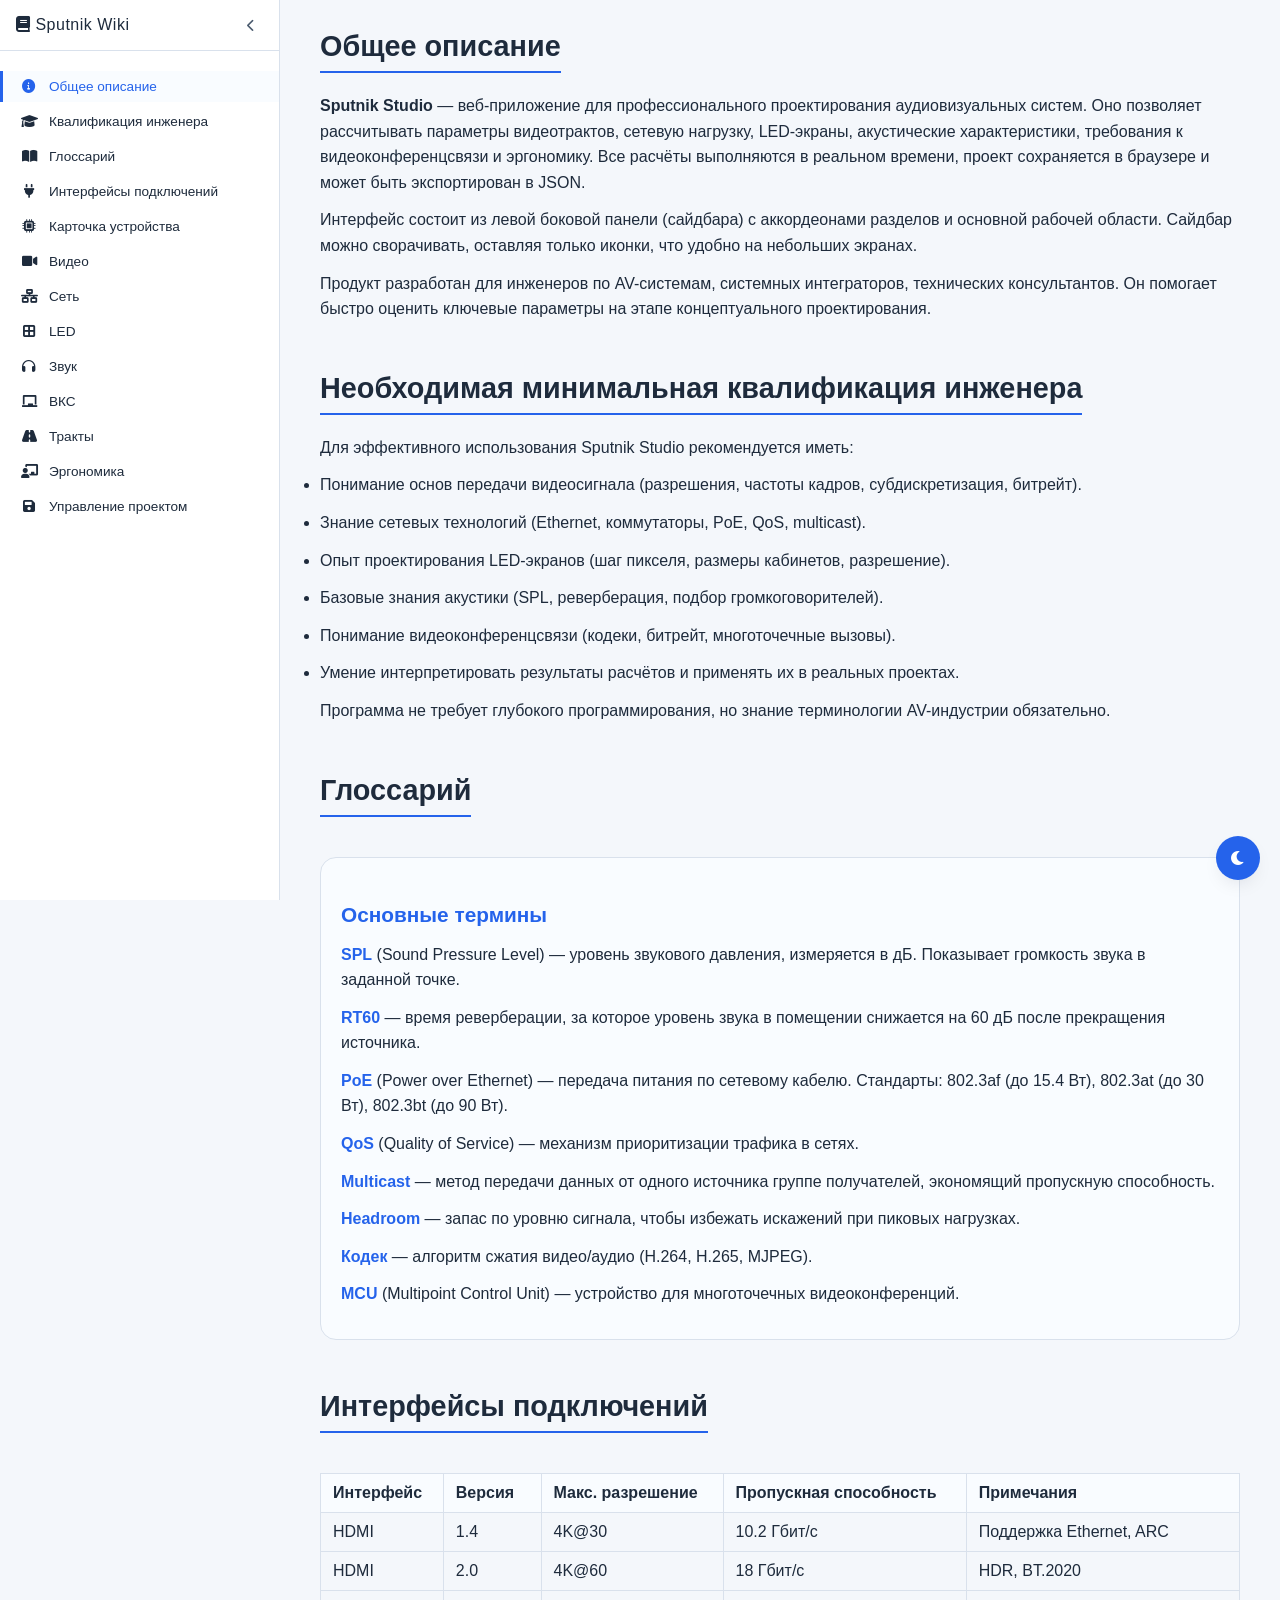
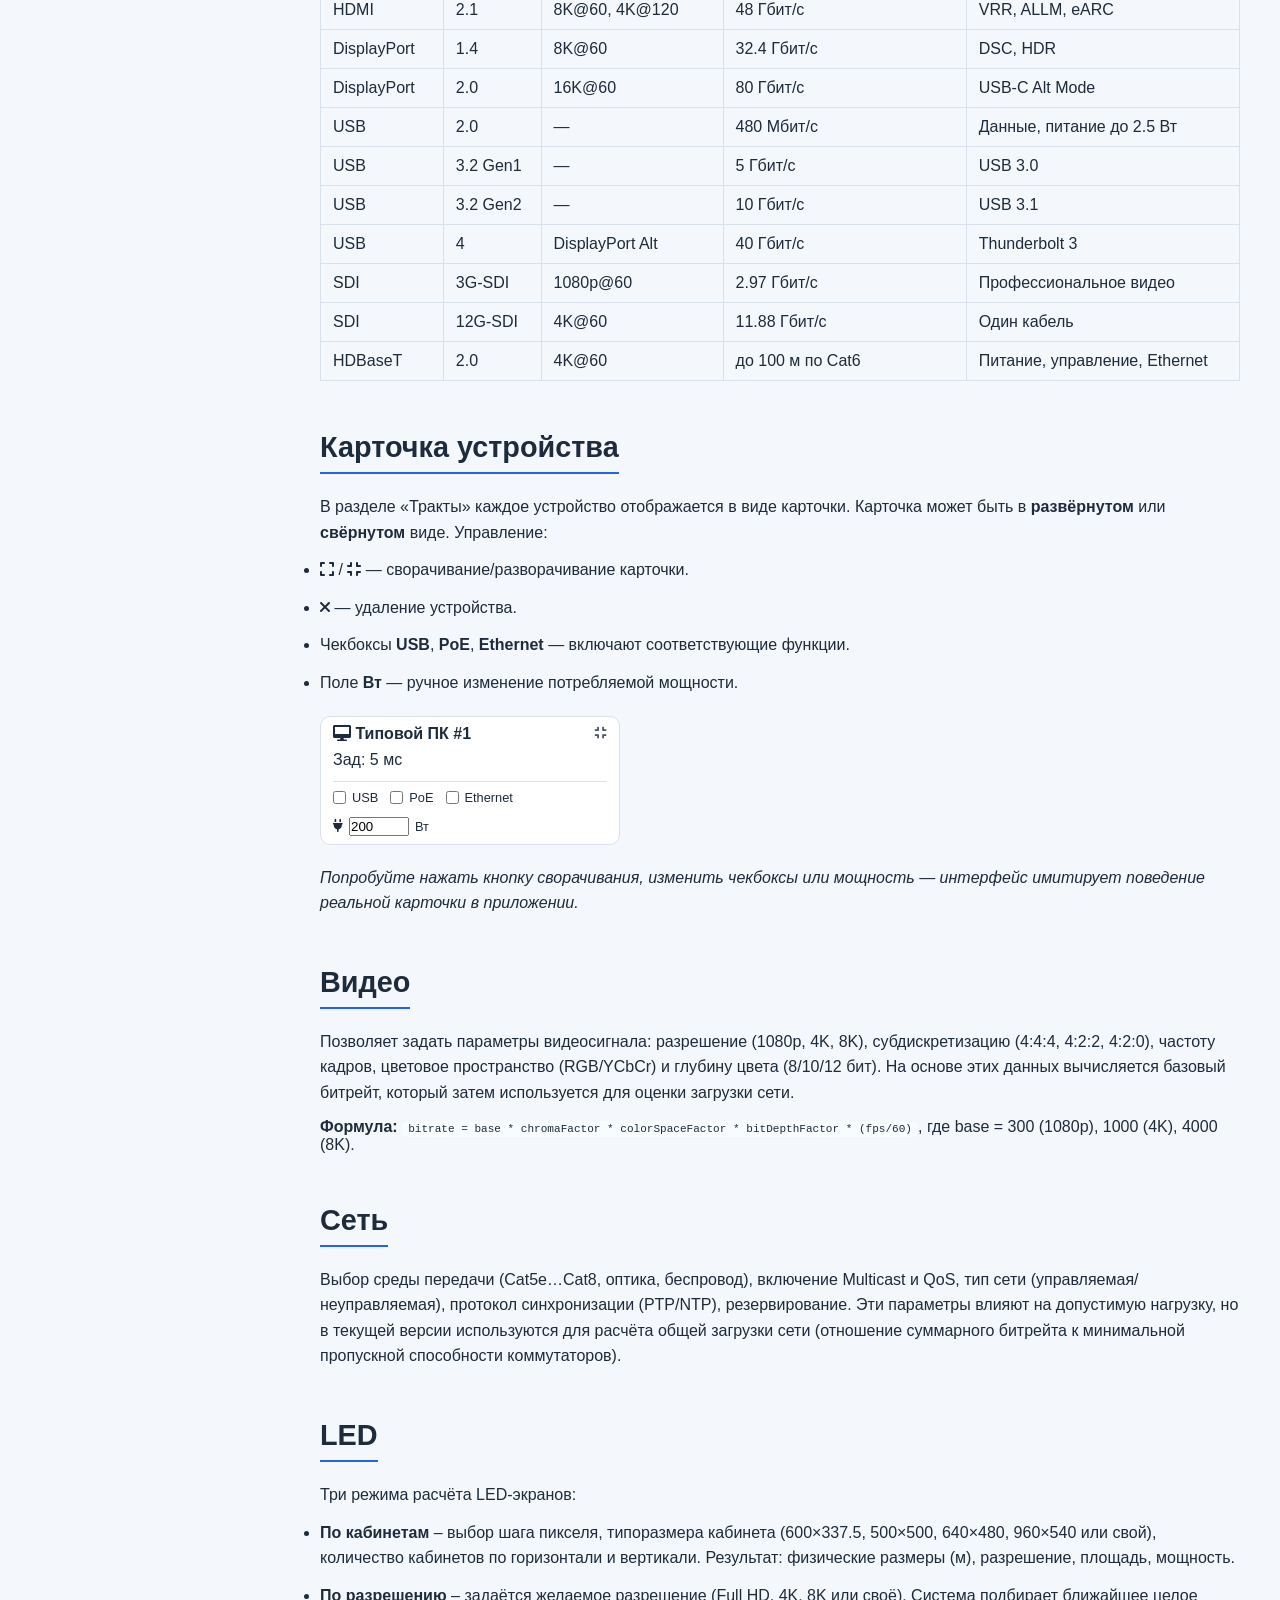
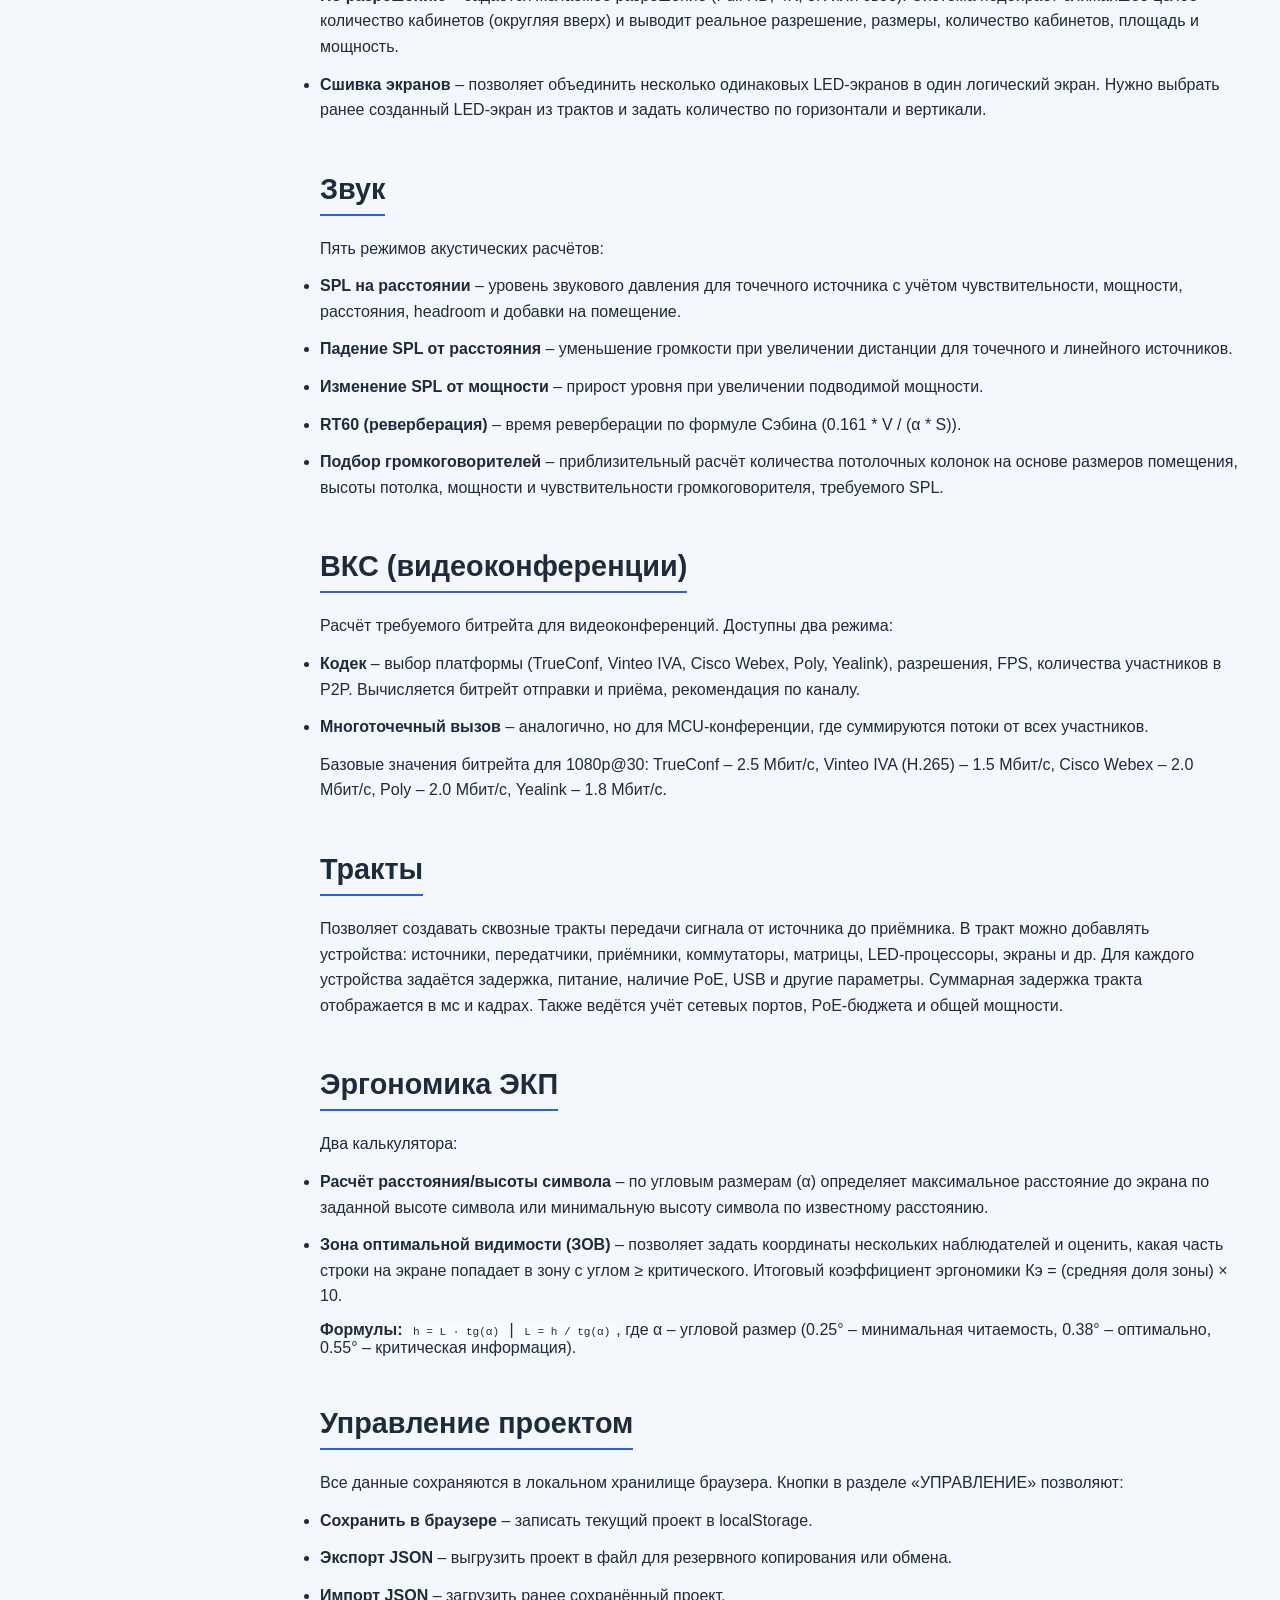
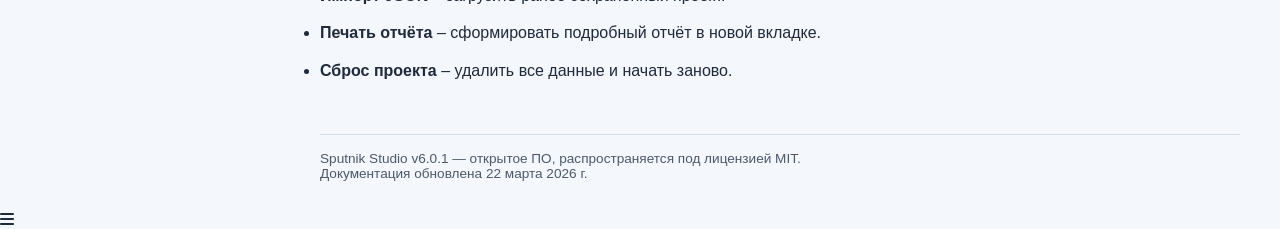
==== wiki.html @ 7f1d5c82 "Add files via upload" ====
<!DOCTYPE html>
<html lang="ru">
<head>
    <meta charset="UTF-8">
    <meta name="viewport" content="width=device-width, initial-scale=1.0, user-scalable=yes">
    <title>Sputnik Studio v6.0.1 — Wiki</title>
    <link rel="stylesheet" href="https://cdnjs.cloudflare.com/ajax/libs/font-awesome/6.0.0-beta3/css/all.min.css">
    <style>
        /* ========== БАЗОВЫЕ СТИЛИ (аналогичны основному приложению) ========== */
        * { margin: 0; padding: 0; box-sizing: border-box; font-family: 'Inter', 'Segoe UI', sans-serif; }
        :root {
            --bg-page: #f4f7fb;
            --bg-panel: #ffffff;
            --text-primary: #1e2b3c;
            --text-secondary: #4a5a6e;
            --border-light: #d9e1ec;
            --accent: #2563eb;
            --accent-hover: #1d4ed8;
            --card-bg: #f9fcff;
            --shadow: 0 8px 20px -8px rgba(0,20,40,0.15);
            --sidebar-width: 280px;
            --sidebar-collapsed-width: 70px;
        }
        body.dark {
            --bg-page: #121212;
            --bg-panel: #1e1e1e;
            --text-primary: #e0e0e0;
            --text-secondary: #a0a0a0;
            --border-light: #333333;
            --accent: #3b82f6;
            --accent-hover: #2563eb;
            --card-bg: #2a2a2a;
            --shadow: 0 8px 20px -8px rgba(0,0,0,0.7);
        }
        body {
            background: var(--bg-page);
            color: var(--text-primary);
            transition: background 0.2s, color 0.2s;
            overflow-x: hidden;
        }
        .app-layout {
            display: flex;
            min-height: 100vh;
        }
        /* Боковое меню */
        .sidebar {
            width: var(--sidebar-width);
            background: var(--bg-panel);
            border-right: 1px solid var(--border-light);
            flex-shrink: 0;
            position: sticky;
            top: 0;
            height: 100vh;
            overflow-y: auto;
            transition: width 0.2s ease;
            z-index: 10;
        }
        .sidebar.collapsed {
            width: var(--sidebar-collapsed-width);
        }
        .sidebar-header {
            padding: 16px;
            border-bottom: 1px solid var(--border-light);
            display: flex;
            justify-content: space-between;
            align-items: center;
        }
        .sidebar.collapsed .sidebar-header {
            padding: 16px 8px;
            justify-content: center;
        }
        .sidebar-header h2 {
            font-size: 1rem;
            font-weight: 500;
            letter-spacing: 0.5px;
            white-space: nowrap;
        }
        .sidebar.collapsed .sidebar-header h2 {
            display: none;
        }
        .collapse-btn {
            cursor: pointer;
            font-size: 0.8rem;
            color: var(--text-secondary);
            width: 24px;
            text-align: center;
        }
        .collapse-btn:hover {
            color: var(--accent);
        }
        .nav-menu {
            padding: 16px 0;
        }
        .nav-item {
            padding: 8px 16px;
            margin: 4px 0;
            cursor: pointer;
            transition: 0.2s;
            border-left: 3px solid transparent;
            font-size: 0.85rem;
            display: flex;
            align-items: center;
            gap: 10px;
        }
        .sidebar.collapsed .nav-item span {
            display: none;
        }
        .sidebar.collapsed .nav-item {
            justify-content: center;
            padding: 8px 0;
        }
        .nav-item i {
            width: 20px;
            text-align: center;
        }
        .nav-item:hover {
            background: var(--card-bg);
            border-left-color: var(--accent);
        }
        .nav-item.active {
            background: var(--card-bg);
            border-left-color: var(--accent);
            color: var(--accent);
            font-weight: 500;
        }
        /* Основное содержимое */
        .main-content {
            flex: 1;
            padding: 30px 40px;
            max-width: calc(100% - var(--sidebar-width));
            transition: max-width 0.2s;
        }
        .sidebar.collapsed ~ .main-content {
            max-width: calc(100% - var(--sidebar-collapsed-width));
        }
        .section {
            margin-bottom: 50px;
            scroll-margin-top: 20px;
        }
        .section h2 {
            font-size: 1.8rem;
            margin-bottom: 20px;
            padding-bottom: 8px;
            border-bottom: 2px solid var(--accent);
            display: inline-block;
        }
        .section h3 {
            font-size: 1.3rem;
            margin: 25px 0 15px;
            color: var(--accent);
        }
        .section h4 {
            font-size: 1.1rem;
            margin: 20px 0 10px;
        }
        .section p, .section li {
            line-height: 1.6;
            margin-bottom: 12px;
        }
        .card {
            background: var(--card-bg);
            border: 1px solid var(--border-light);
            border-radius: 16px;
            padding: 20px;
            margin: 20px 0;
        }
        .demo-device {
            background: var(--bg-panel);
            border: 1px solid var(--border-light);
            border-radius: 10px;
            width: 300px;
            margin: 20px 0;
            transition: all 0.2s;
        }
        .demo-device.expanded {
            padding: 8px 12px;
        }
        .demo-device.collapsed {
            padding: 4px 8px;
            display: flex;
            align-items: center;
            gap: 8px;
        }
        .demo-header {
            display: flex;
            justify-content: space-between;
            align-items: center;
            margin-bottom: 8px;
        }
        .demo-collapse-btn {
            background: none;
            border: none;
            cursor: pointer;
            color: var(--text-secondary);
        }
        .demo-controls {
            display: flex;
            flex-wrap: wrap;
            gap: 12px;
            margin-top: 12px;
            padding-top: 8px;
            border-top: 1px solid var(--border-light);
        }
        .demo-control-item {
            display: flex;
            align-items: center;
            gap: 6px;
            font-size: 0.8rem;
        }
        table {
            width: 100%;
            border-collapse: collapse;
            margin: 20px 0;
        }
        th, td {
            border: 1px solid var(--border-light);
            padding: 10px 12px;
            text-align: left;
            vertical-align: top;
        }
        th {
            background: var(--card-bg);
            font-weight: 600;
        }
        code {
            background: var(--card-bg);
            padding: 2px 6px;
            border-radius: 6px;
            font-family: monospace;
            font-size: 0.85em;
        }
        .glossary-term {
            font-weight: 600;
            color: var(--accent);
        }
        .footnote {
            font-size: 0.85rem;
            color: var(--text-secondary);
            margin-top: 16px;
            border-top: 1px solid var(--border-light);
            padding-top: 16px;
        }
        .theme-switch {
            position: fixed;
            bottom: 20px;
            right: 20px;
            background: var(--accent);
            color: white;
            width: 44px;
            height: 44px;
            border-radius: 50%;
            display: flex;
            align-items: center;
            justify-content: center;
            cursor: pointer;
            box-shadow: var(--shadow);
            z-index: 100;
            transition: 0.2s;
        }
        @media (max-width: 768px) {
            .main-content {
                padding: 20px;
            }
            .sidebar {
                position: fixed;
                left: 0;
                top: 0;
                transform: translateX(-100%);
                transition: transform 0.3s;
                z-index: 20;
            }
            .sidebar.open {
                transform: translateX(0);
            }
            .mobile-menu-toggle {
                display: block;
                position: fixed;
                bottom: 20px;
                left: 20px;
                background: var(--accent);
                color: white;
                width: 44px;
                height: 44px;
                border-radius: 50%;
                display: flex;
                align-items: center;
                justify-content: center;
                cursor: pointer;
                z-index: 21;
                box-shadow: var(--shadow);
            }
        }
    </style>
</head>
<body>
<div class="app-layout">
    <div class="sidebar" id="sidebar">
        <div class="sidebar-header">
            <h2><i class="fas fa-book"></i> Sputnik Wiki</h2>
            <div class="collapse-btn" id="collapseSidebarBtn"><i class="fas fa-chevron-left"></i></div>
        </div>
        <div class="nav-menu" id="navMenu">
            <div class="nav-item" data-section="overview"><i class="fas fa-info-circle"></i><span>Общее описание</span></div>
            <div class="nav-item" data-section="qualification"><i class="fas fa-graduation-cap"></i><span>Квалификация инженера</span></div>
            <div class="nav-item" data-section="glossary"><i class="fas fa-book-open"></i><span>Глоссарий</span></div>
            <div class="nav-item" data-section="interfaces"><i class="fas fa-plug"></i><span>Интерфейсы подключений</span></div>
            <div class="nav-item" data-section="device-card"><i class="fas fa-microchip"></i><span>Карточка устройства</span></div>
            <div class="nav-item" data-section="video"><i class="fas fa-video"></i><span>Видео</span></div>
            <div class="nav-item" data-section="network"><i class="fas fa-network-wired"></i><span>Сеть</span></div>
            <div class="nav-item" data-section="led"><i class="fas fa-border-all"></i><span>LED</span></div>
            <div class="nav-item" data-section="sound"><i class="fas fa-headphones"></i><span>Звук</span></div>
            <div class="nav-item" data-section="vc"><i class="fas fa-chalkboard"></i><span>ВКС</span></div>
            <div class="nav-item" data-section="tracts"><i class="fas fa-road"></i><span>Тракты</span></div>
            <div class="nav-item" data-section="ergo"><i class="fas fa-chalkboard-user"></i><span>Эргономика</span></div>
            <div class="nav-item" data-section="project"><i class="fas fa-save"></i><span>Управление проектом</span></div>
        </div>
    </div>
    <div class="main-content">
        <div class="section" id="overview">
            <h2>Общее описание</h2>
            <p><strong>Sputnik Studio</strong> — веб-приложение для профессионального проектирования аудиовизуальных систем. Оно позволяет рассчитывать параметры видеотрактов, сетевую нагрузку, LED-экраны, акустические характеристики, требования к видеоконференцсвязи и эргономику. Все расчёты выполняются в реальном времени, проект сохраняется в браузере и может быть экспортирован в JSON.</p>
            <p>Интерфейс состоит из левой боковой панели (сайдбара) с аккордеонами разделов и основной рабочей области. Сайдбар можно сворачивать, оставляя только иконки, что удобно на небольших экранах.</p>
            <p>Продукт разработан для инженеров по AV-системам, системных интеграторов, технических консультантов. Он помогает быстро оценить ключевые параметры на этапе концептуального проектирования.</p>
        </div>

        <div class="section" id="qualification">
            <h2>Необходимая минимальная квалификация инженера</h2>
            <p>Для эффективного использования Sputnik Studio рекомендуется иметь:</p>
            <ul>
                <li>Понимание основ передачи видеосигнала (разрешения, частоты кадров, субдискретизация, битрейт).</li>
                <li>Знание сетевых технологий (Ethernet, коммутаторы, PoE, QoS, multicast).</li>
                <li>Опыт проектирования LED-экранов (шаг пикселя, размеры кабинетов, разрешение).</li>
                <li>Базовые знания акустики (SPL, реверберация, подбор громкоговорителей).</li>
                <li>Понимание видеоконференцсвязи (кодеки, битрейт, многоточечные вызовы).</li>
                <li>Умение интерпретировать результаты расчётов и применять их в реальных проектах.</li>
            </ul>
            <p>Программа не требует глубокого программирования, но знание терминологии AV-индустрии обязательно.</p>
        </div>

        <div class="section" id="glossary">
            <h2>Глоссарий</h2>
            <div class="card">
                <h3>Основные термины</h3>
                <p><span class="glossary-term">SPL</span> (Sound Pressure Level) — уровень звукового давления, измеряется в дБ. Показывает громкость звука в заданной точке.</p>
                <p><span class="glossary-term">RT60</span> — время реверберации, за которое уровень звука в помещении снижается на 60 дБ после прекращения источника.</p>
                <p><span class="glossary-term">PoE</span> (Power over Ethernet) — передача питания по сетевому кабелю. Стандарты: 802.3af (до 15.4 Вт), 802.3at (до 30 Вт), 802.3bt (до 90 Вт).</p>
                <p><span class="glossary-term">QoS</span> (Quality of Service) — механизм приоритизации трафика в сетях.</p>
                <p><span class="glossary-term">Multicast</span> — метод передачи данных от одного источника группе получателей, экономящий пропускную способность.</p>
                <p><span class="glossary-term">Headroom</span> — запас по уровню сигнала, чтобы избежать искажений при пиковых нагрузках.</p>
                <p><span class="glossary-term">Кодек</span> — алгоритм сжатия видео/аудио (H.264, H.265, MJPEG).</p>
                <p><span class="glossary-term">MCU</span> (Multipoint Control Unit) — устройство для многоточечных видеоконференций.</p>
            </div>
        </div>

        <div class="section" id="interfaces">
            <h2>Интерфейсы подключений</h2>
            <table>
                <thead>
                    <tr><th>Интерфейс</th><th>Версия</th><th>Макс. разрешение</th><th>Пропускная способность</th><th>Примечания</th></tr>
                </thead>
                <tbody>
                    <tr><td>HDMI</td><td>1.4</td><td>4K@30</td><td>10.2 Гбит/с</td><td>Поддержка Ethernet, ARC</td></tr>
                    <tr><td>HDMI</td><td>2.0</td><td>4K@60</td><td>18 Гбит/с</td><td>HDR, BT.2020</td></tr>
                    <tr><td>HDMI</td><td>2.1</td><td>8K@60, 4K@120</td><td>48 Гбит/с</td><td>VRR, ALLM, eARC</td></tr>
                    <tr><td>DisplayPort</td><td>1.4</td><td>8K@60</td><td>32.4 Гбит/с</td><td>DSC, HDR</td></tr>
                    <tr><td>DisplayPort</td><td>2.0</td><td>16K@60</td><td>80 Гбит/с</td><td>USB-C Alt Mode</td></tr>
                    <tr><td>USB</td><td>2.0</td><td>—</td><td>480 Мбит/с</td><td>Данные, питание до 2.5 Вт</td></tr>
                    <tr><td>USB</td><td>3.2 Gen1</td><td>—</td><td>5 Гбит/с</td><td>USB 3.0</td></tr>
                    <tr><td>USB</td><td>3.2 Gen2</td><td>—</td><td>10 Гбит/с</td><td>USB 3.1</td></tr>
                    <tr><td>USB</td><td>4</td><td>DisplayPort Alt</td><td>40 Гбит/с</td><td>Thunderbolt 3</td></tr>
                    <tr><td>SDI</td><td>3G-SDI</td><td>1080p@60</td><td>2.97 Гбит/с</td><td>Профессиональное видео</td></tr>
                    <tr><td>SDI</td><td>12G-SDI</td><td>4K@60</td><td>11.88 Гбит/с</td><td>Один кабель</td></tr>
                    <tr><td>HDBaseT</td><td>2.0</td><td>4K@60</td><td>до 100 м по Cat6</td><td>Питание, управление, Ethernet</td></tr>
                </tbody>
            </table>
        </div>

        <div class="section" id="device-card">
            <h2>Карточка устройства</h2>
            <p>В разделе «Тракты» каждое устройство отображается в виде карточки. Карточка может быть в <strong>развёрнутом</strong> или <strong>свёрнутом</strong> виде. Управление:</p>
            <ul>
                <li><i class="fas fa-expand"></i> / <i class="fas fa-compress"></i> — сворачивание/разворачивание карточки.</li>
                <li><i class="fas fa-times"></i> — удаление устройства.</li>
                <li>Чекбоксы <strong>USB</strong>, <strong>PoE</strong>, <strong>Ethernet</strong> — включают соответствующие функции.</li>
                <li>Поле <strong>Вт</strong> — ручное изменение потребляемой мощности.</li>
            </ul>
            <div class="demo-device expanded" id="demoDevice">
                <div class="demo-header">
                    <strong><i class="fas fa-desktop"></i> <span id="demoDeviceName">Типовой ПК #1</span></strong>
                    <button class="demo-collapse-btn" id="demoCollapseBtn"><i class="fas fa-compress"></i></button>
                </div>
                <div class="device-info">Зад: 5 мс, USB нет</div>
                <div class="demo-controls">
                    <label class="demo-control-item"><input type="checkbox" id="demoUsb"> <span>USB</span></label>
                    <label class="demo-control-item"><input type="checkbox" id="demoPoe"> <span>PoE</span></label>
                    <label class="demo-control-item"><input type="checkbox" id="demoEth"> <span>Ethernet</span></label>
                    <div class="demo-control-item"><i class="fas fa-plug"></i> <input type="number" id="demoPower" value="200" step="10" style="width:60px;"> Вт</div>
                </div>
            </div>
            <p><em>Попробуйте нажать кнопку сворачивания, изменить чекбоксы или мощность — интерфейс имитирует поведение реальной карточки в приложении.</em></p>
        </div>

        <div class="section" id="video">
            <h2>Видео</h2>
            <p>Позволяет задать параметры видеосигнала: разрешение (1080p, 4K, 8K), субдискретизацию (4:4:4, 4:2:2, 4:2:0), частоту кадров, цветовое пространство (RGB/YCbCr) и глубину цвета (8/10/12 бит). На основе этих данных вычисляется базовый битрейт, который затем используется для оценки загрузки сети.</p>
            <div class="formula"><strong>Формула:</strong> <code>bitrate = base * chromaFactor * colorSpaceFactor * bitDepthFactor * (fps/60)</code>, где base = 300 (1080p), 1000 (4K), 4000 (8K).</div>
        </div>

        <div class="section" id="network">
            <h2>Сеть</h2>
            <p>Выбор среды передачи (Cat5e…Cat8, оптика, беспровод), включение Multicast и QoS, тип сети (управляемая/неуправляемая), протокол синхронизации (PTP/NTP), резервирование. Эти параметры влияют на допустимую нагрузку, но в текущей версии используются для расчёта общей загрузки сети (отношение суммарного битрейта к минимальной пропускной способности коммутаторов).</p>
        </div>

        <div class="section" id="led">
            <h2>LED</h2>
            <p>Три режима расчёта LED‑экранов:</p>
            <ul>
                <li><strong>По кабинетам</strong> – выбор шага пикселя, типоразмера кабинета (600×337.5, 500×500, 640×480, 960×540 или свой), количество кабинетов по горизонтали и вертикали. Результат: физические размеры (м), разрешение, площадь, мощность.</li>
                <li><strong>По разрешению</strong> – задаётся желаемое разрешение (Full HD, 4K, 8K или своё). Система подбирает ближайшее целое количество кабинетов (округляя вверх) и выводит реальное разрешение, размеры, количество кабинетов, площадь и мощность.</li>
                <li><strong>Сшивка экранов</strong> – позволяет объединить несколько одинаковых LED‑экранов в один логический экран. Нужно выбрать ранее созданный LED‑экран из трактов и задать количество по горизонтали и вертикали.</li>
            </ul>
        </div>

        <div class="section" id="sound">
            <h2>Звук</h2>
            <p>Пять режимов акустических расчётов:</p>
            <ul>
                <li><strong>SPL на расстоянии</strong> – уровень звукового давления для точечного источника с учётом чувствительности, мощности, расстояния, headroom и добавки на помещение.</li>
                <li><strong>Падение SPL от расстояния</strong> – уменьшение громкости при увеличении дистанции для точечного и линейного источников.</li>
                <li><strong>Изменение SPL от мощности</strong> – прирост уровня при увеличении подводимой мощности.</li>
                <li><strong>RT60 (реверберация)</strong> – время реверберации по формуле Сэбина (0.161 * V / (α * S)).</li>
                <li><strong>Подбор громкоговорителей</strong> – приблизительный расчёт количества потолочных колонок на основе размеров помещения, высоты потолка, мощности и чувствительности громкоговорителя, требуемого SPL.</li>
            </ul>
        </div>

        <div class="section" id="vc">
            <h2>ВКС (видеоконференции)</h2>
            <p>Расчёт требуемого битрейта для видеоконференций. Доступны два режима:</p>
            <ul>
                <li><strong>Кодек</strong> – выбор платформы (TrueConf, Vinteo IVA, Cisco Webex, Poly, Yealink), разрешения, FPS, количества участников в P2P. Вычисляется битрейт отправки и приёма, рекомендация по каналу.</li>
                <li><strong>Многоточечный вызов</strong> – аналогично, но для MCU‑конференции, где суммируются потоки от всех участников.</li>
            </ul>
            <p>Базовые значения битрейта для 1080p@30: TrueConf – 2.5 Мбит/с, Vinteo IVA (H.265) – 1.5 Мбит/с, Cisco Webex – 2.0 Мбит/с, Poly – 2.0 Мбит/с, Yealink – 1.8 Мбит/с.</p>
        </div>

        <div class="section" id="tracts">
            <h2>Тракты</h2>
            <p>Позволяет создавать сквозные тракты передачи сигнала от источника до приёмника. В тракт можно добавлять устройства: источники, передатчики, приёмники, коммутаторы, матрицы, LED‑процессоры, экраны и др. Для каждого устройства задаётся задержка, питание, наличие PoE, USB и другие параметры. Суммарная задержка тракта отображается в мс и кадрах. Также ведётся учёт сетевых портов, PoE‑бюджета и общей мощности.</p>
        </div>

        <div class="section" id="ergo">
            <h2>Эргономика ЭКП</h2>
            <p>Два калькулятора:</p>
            <ul>
                <li><strong>Расчёт расстояния/высоты символа</strong> – по угловым размерам (α) определяет максимальное расстояние до экрана по заданной высоте символа или минимальную высоту символа по известному расстоянию.</li>
                <li><strong>Зона оптимальной видимости (ЗОВ)</strong> – позволяет задать координаты нескольких наблюдателей и оценить, какая часть строки на экране попадает в зону с углом ≥ критического. Итоговый коэффициент эргономики Кэ = (средняя доля зоны) × 10.</li>
            </ul>
            <div class="formula"><strong>Формулы:</strong> <code>h = L · tg(α)</code> | <code>L = h / tg(α)</code>, где α – угловой размер (0.25° – минимальная читаемость, 0.38° – оптимально, 0.55° – критическая информация).</div>
        </div>

        <div class="section" id="project">
            <h2>Управление проектом</h2>
            <p>Все данные сохраняются в локальном хранилище браузера. Кнопки в разделе «УПРАВЛЕНИЕ» позволяют:</p>
            <ul>
                <li><strong>Сохранить в браузере</strong> – записать текущий проект в localStorage.</li>
                <li><strong>Экспорт JSON</strong> – выгрузить проект в файл для резервного копирования или обмена.</li>
                <li><strong>Импорт JSON</strong> – загрузить ранее сохранённый проект.</li>
                <li><strong>Печать отчёта</strong> – сформировать подробный отчёт в новой вкладке.</li>
                <li><strong>Сброс проекта</strong> – удалить все данные и начать заново.</li>
            </ul>
        </div>

        <div class="footnote">
            Sputnik Studio v6.0.1 — открытое ПО, распространяется под лицензией MIT.<br>
            Документация обновлена 22 марта 2026 г.
        </div>
    </div>
</div>
<div class="theme-switch" id="themeSwitch"><i class="fas fa-moon"></i></div>
<div class="mobile-menu-toggle" id="mobileMenuToggle"><i class="fas fa-bars"></i></div>

<script>
    // ========== НАВИГАЦИЯ ПО ССЫЛКАМ ==========
    const navItems = document.querySelectorAll('.nav-item');
    const sections = document.querySelectorAll('.section');
    function setActiveNav() {
        let current = '';
        sections.forEach(section => {
            const sectionTop = section.offsetTop;
            const sectionBottom = sectionTop + section.offsetHeight;
            if (window.scrollY >= sectionTop - 100 && window.scrollY < sectionBottom - 50) {
                current = section.getAttribute('id');
            }
        });
        navItems.forEach(item => {
            item.classList.remove('active');
            if (item.dataset.section === current) {
                item.classList.add('active');
            }
        });
    }
    window.addEventListener('scroll', setActiveNav);
    navItems.forEach(item => {
        item.addEventListener('click', () => {
            const sectionId = item.dataset.section;
            const section = document.getElementById(sectionId);
            if (section) {
                section.scrollIntoView({ behavior: 'smooth' });
                // Для мобильной версии закрываем сайдбар
                if (window.innerWidth <= 768) {
                    document.getElementById('sidebar').classList.remove('open');
                }
            }
        });
    });
    setActiveNav();

    // ========== СВОРАЧИВАНИЕ САЙДБАРА ==========
    const sidebar = document.getElementById('sidebar');
    const collapseBtn = document.getElementById('collapseSidebarBtn');
    function setSidebarCollapsed(collapsed) {
        if (collapsed) {
            sidebar.classList.add('collapsed');
            collapseBtn.innerHTML = '<i class="fas fa-chevron-right"></i>';
            localStorage.setItem('wikiSidebarCollapsed', 'true');
        } else {
            sidebar.classList.remove('collapsed');
            collapseBtn.innerHTML = '<i class="fas fa-chevron-left"></i>';
            localStorage.setItem('wikiSidebarCollapsed', 'false');
        }
    }
    collapseBtn.addEventListener('click', () => {
        setSidebarCollapsed(!sidebar.classList.contains('collapsed'));
    });
    if (localStorage.getItem('wikiSidebarCollapsed') === 'true') {
        setSidebarCollapsed(true);
    }

    // ========== ТЁМНАЯ ТЕМА ==========
    const themeSwitch = document.getElementById('themeSwitch');
    function setTheme(theme) {
        if (theme === 'dark') {
            document.body.classList.add('dark');
            themeSwitch.innerHTML = '<i class="fas fa-sun"></i>';
            localStorage.setItem('wikiTheme', 'dark');
        } else {
            document.body.classList.remove('dark');
            themeSwitch.innerHTML = '<i class="fas fa-moon"></i>';
            localStorage.setItem('wikiTheme', 'light');
        }
    }
    themeSwitch.addEventListener('click', () => {
        const isDark = document.body.classList.contains('dark');
        setTheme(isDark ? 'light' : 'dark');
    });
    if (localStorage.getItem('wikiTheme') === 'dark') setTheme('dark');

    // ========== МОБИЛЬНОЕ МЕНЮ ==========
    const mobileToggle = document.getElementById('mobileMenuToggle');
    mobileToggle.addEventListener('click', () => {
        sidebar.classList.toggle('open');
    });
    document.addEventListener('click', (e) => {
        if (window.innerWidth <= 768 && sidebar.classList.contains('open') && !sidebar.contains(e.target) && e.target !== mobileToggle) {
            sidebar.classList.remove('open');
        }
    });

    // ========== ИНТЕРАКТИВНАЯ ДЕМОНСТРАЦИЯ КАРТОЧКИ ==========
    const demoDevice = document.getElementById('demoDevice');
    const demoCollapseBtn = document.getElementById('demoCollapseBtn');
    const demoDeviceName = document.getElementById('demoDeviceName');
    const demoUsb = document.getElementById('demoUsb');
    const demoPoe = document.getElementById('demoPoe');
    const demoEth = document.getElementById('demoEth');
    const demoPower = document.getElementById('demoPower');

    function updateDemoDevice() {
        let details = [];
        details.push('Зад: 5 мс');
        if (demoUsb.checked) details.push(`USB ${demoUsb.checked ? '2.0' : 'нет'}`);
        if (demoPoe.checked) details.push('PoE');
        if (demoEth.checked) details.push('Ethernet');
        const detailText = details.join(', ');
        demoDevice.querySelector('.device-info').innerHTML = detailText;
        demoDeviceName.innerHTML = `Типовой ПК #1${demoPoe.checked ? ' (PoE)' : ''}`;
    }
    demoCollapseBtn.addEventListener('click', () => {
        const isExpanded = demoDevice.classList.contains('expanded');
        if (isExpanded) {
            demoDevice.classList.remove('expanded');
            demoDevice.classList.add('collapsed');
            demoCollapseBtn.innerHTML = '<i class="fas fa-expand"></i>';
            demoDevice.querySelector('.demo-controls').style.display = 'none';
            demoDevice.querySelector('.device-info').style.display = 'none';
        } else {
            demoDevice.classList.remove('collapsed');
            demoDevice.classList.add('expanded');
            demoCollapseBtn.innerHTML = '<i class="fas fa-compress"></i>';
            demoDevice.querySelector('.demo-controls').style.display = 'flex';
            demoDevice.querySelector('.device-info').style.display = 'block';
        }
    });
    demoUsb.addEventListener('change', updateDemoDevice);
    demoPoe.addEventListener('change', updateDemoDevice);
    demoEth.addEventListener('change', updateDemoDevice);
    demoPower.addEventListener('input', () => {
        demoDeviceName.innerHTML = `Типовой ПК #1 (${demoPower.value} Вт)`;
    });
    updateDemoDevice();
</script>
</body>
</html>
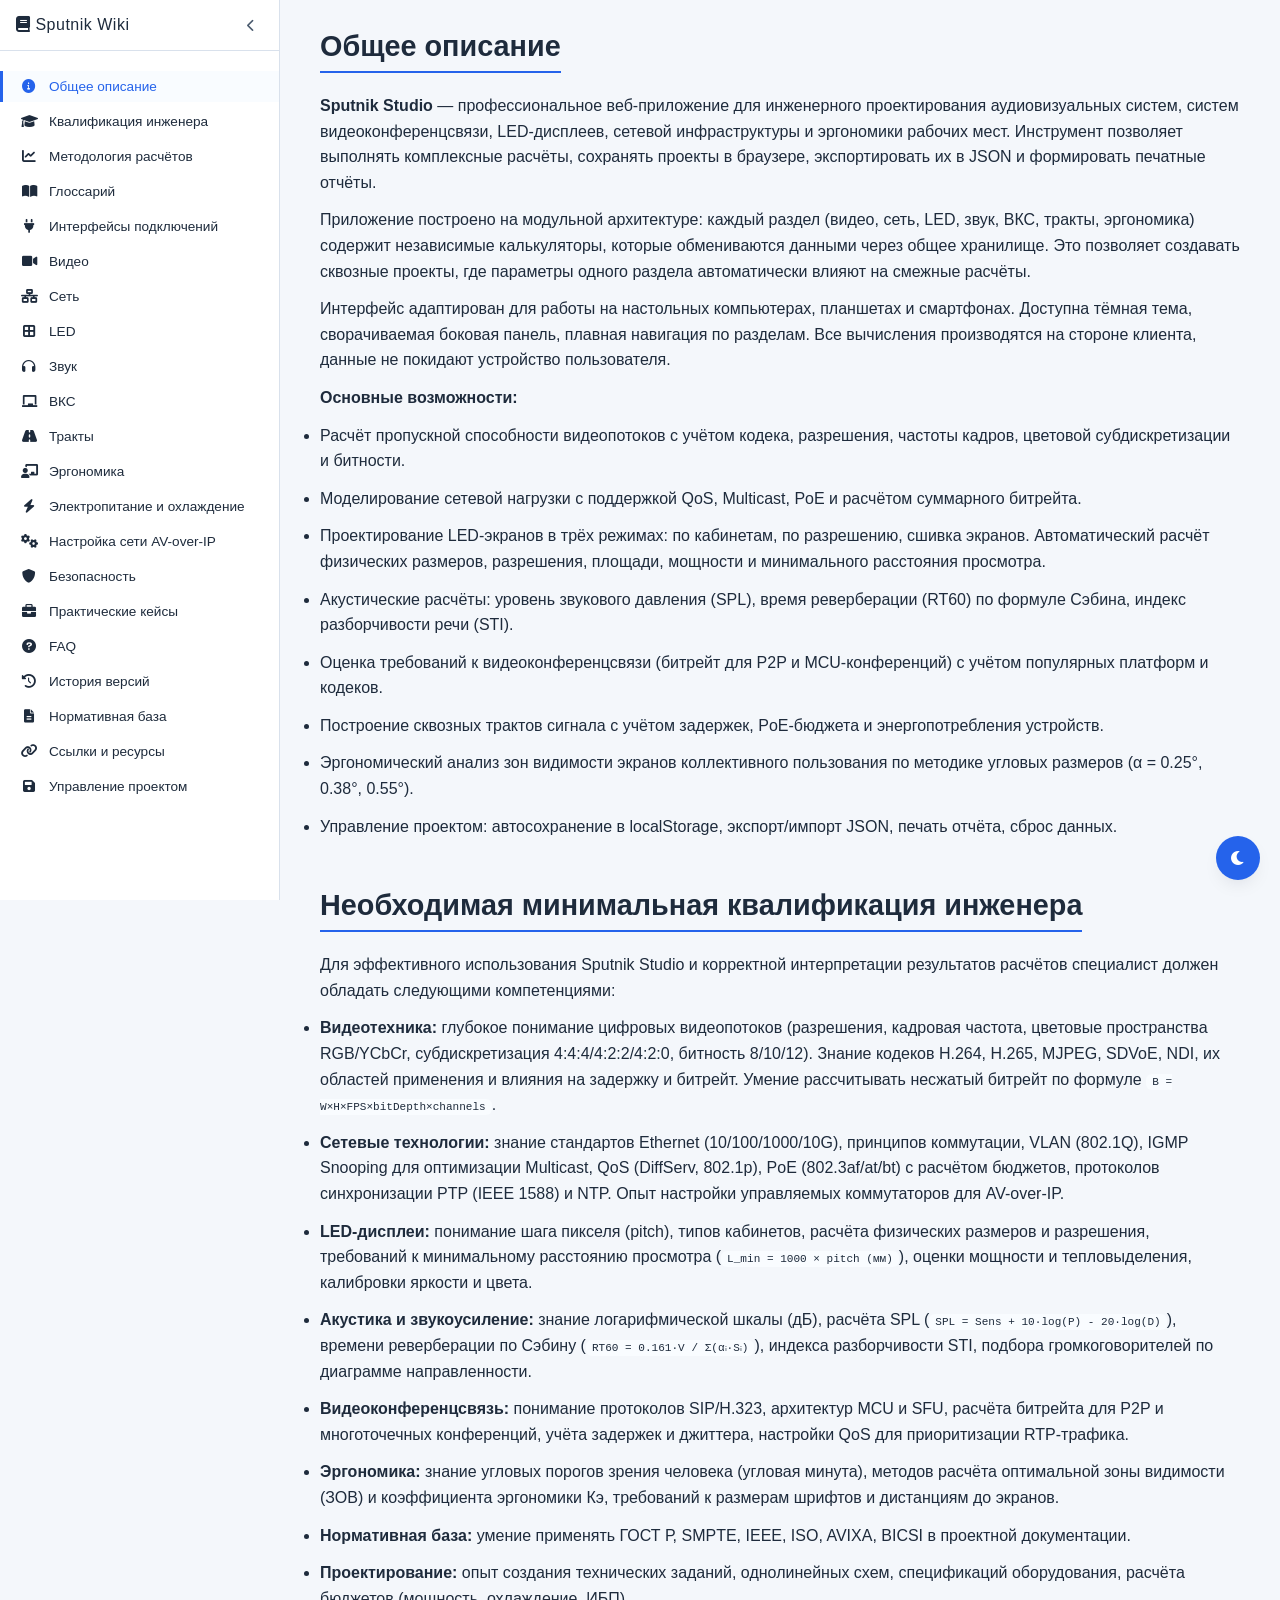
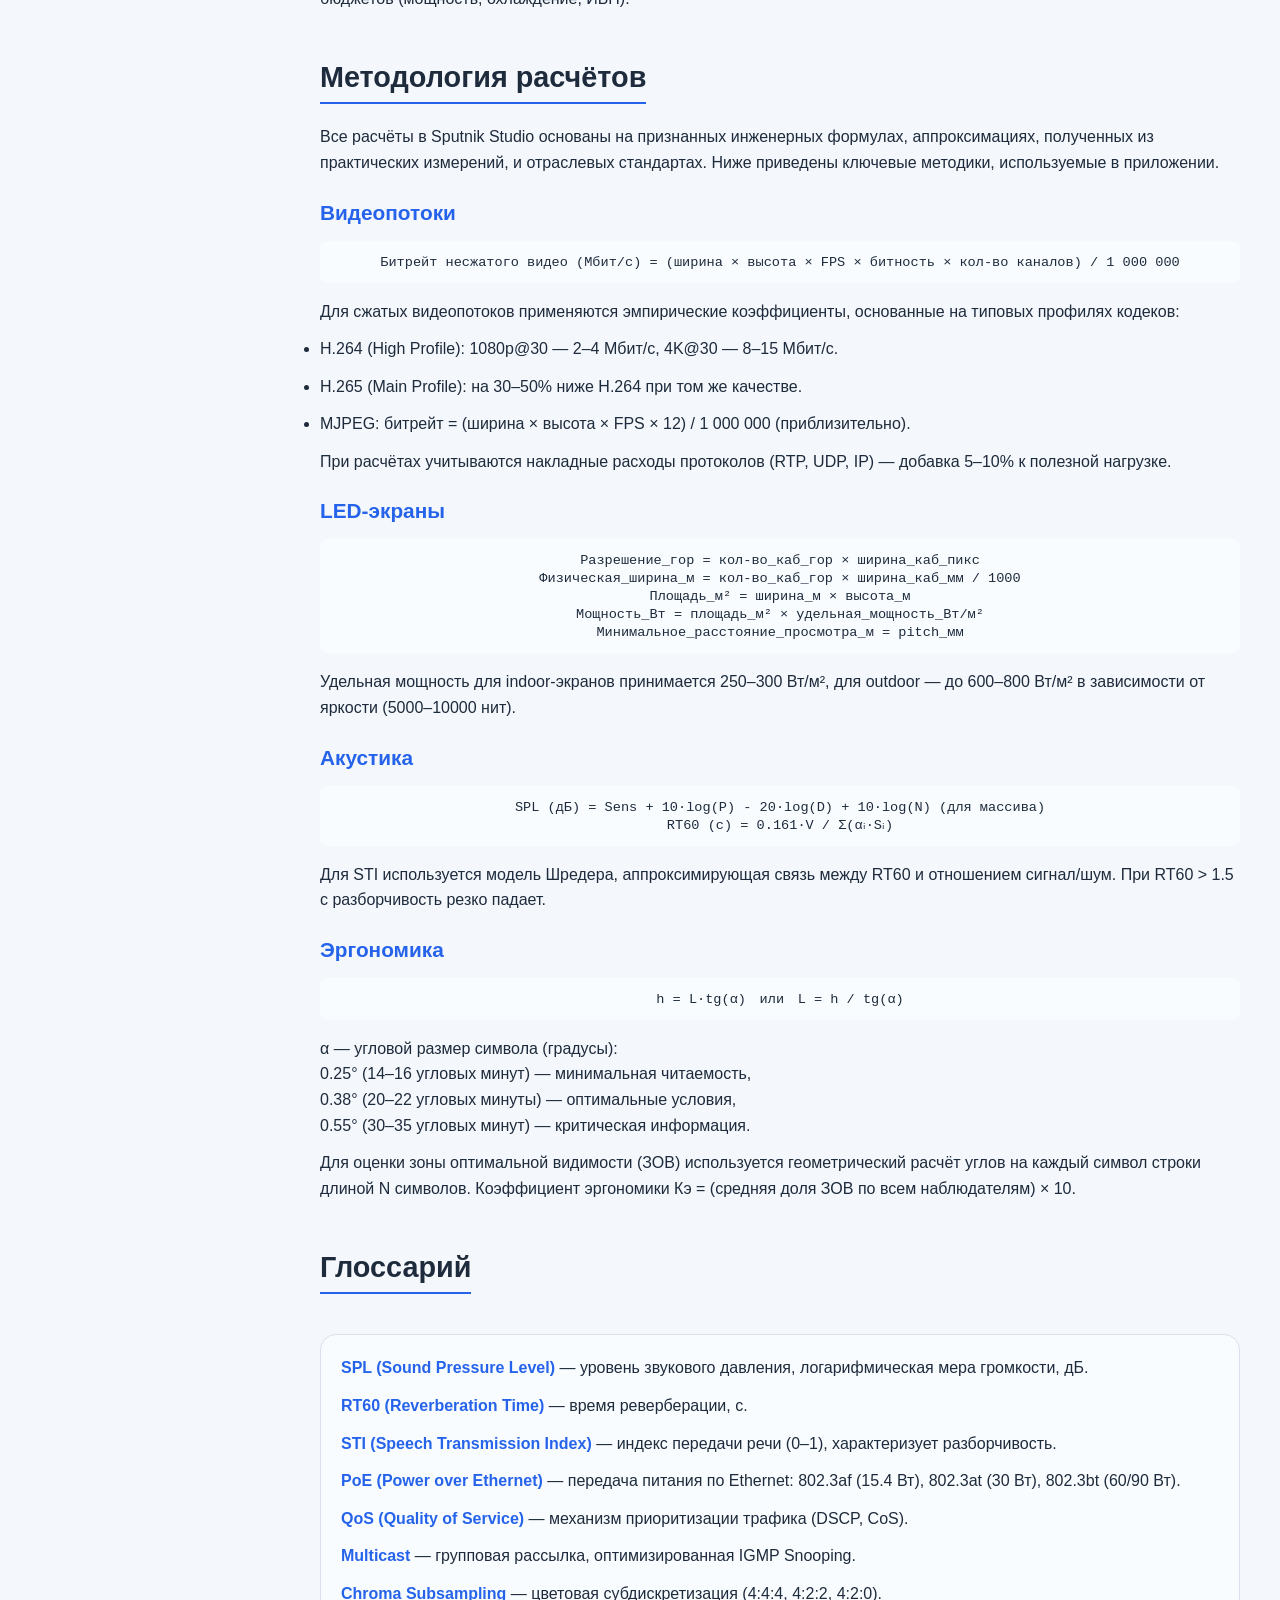
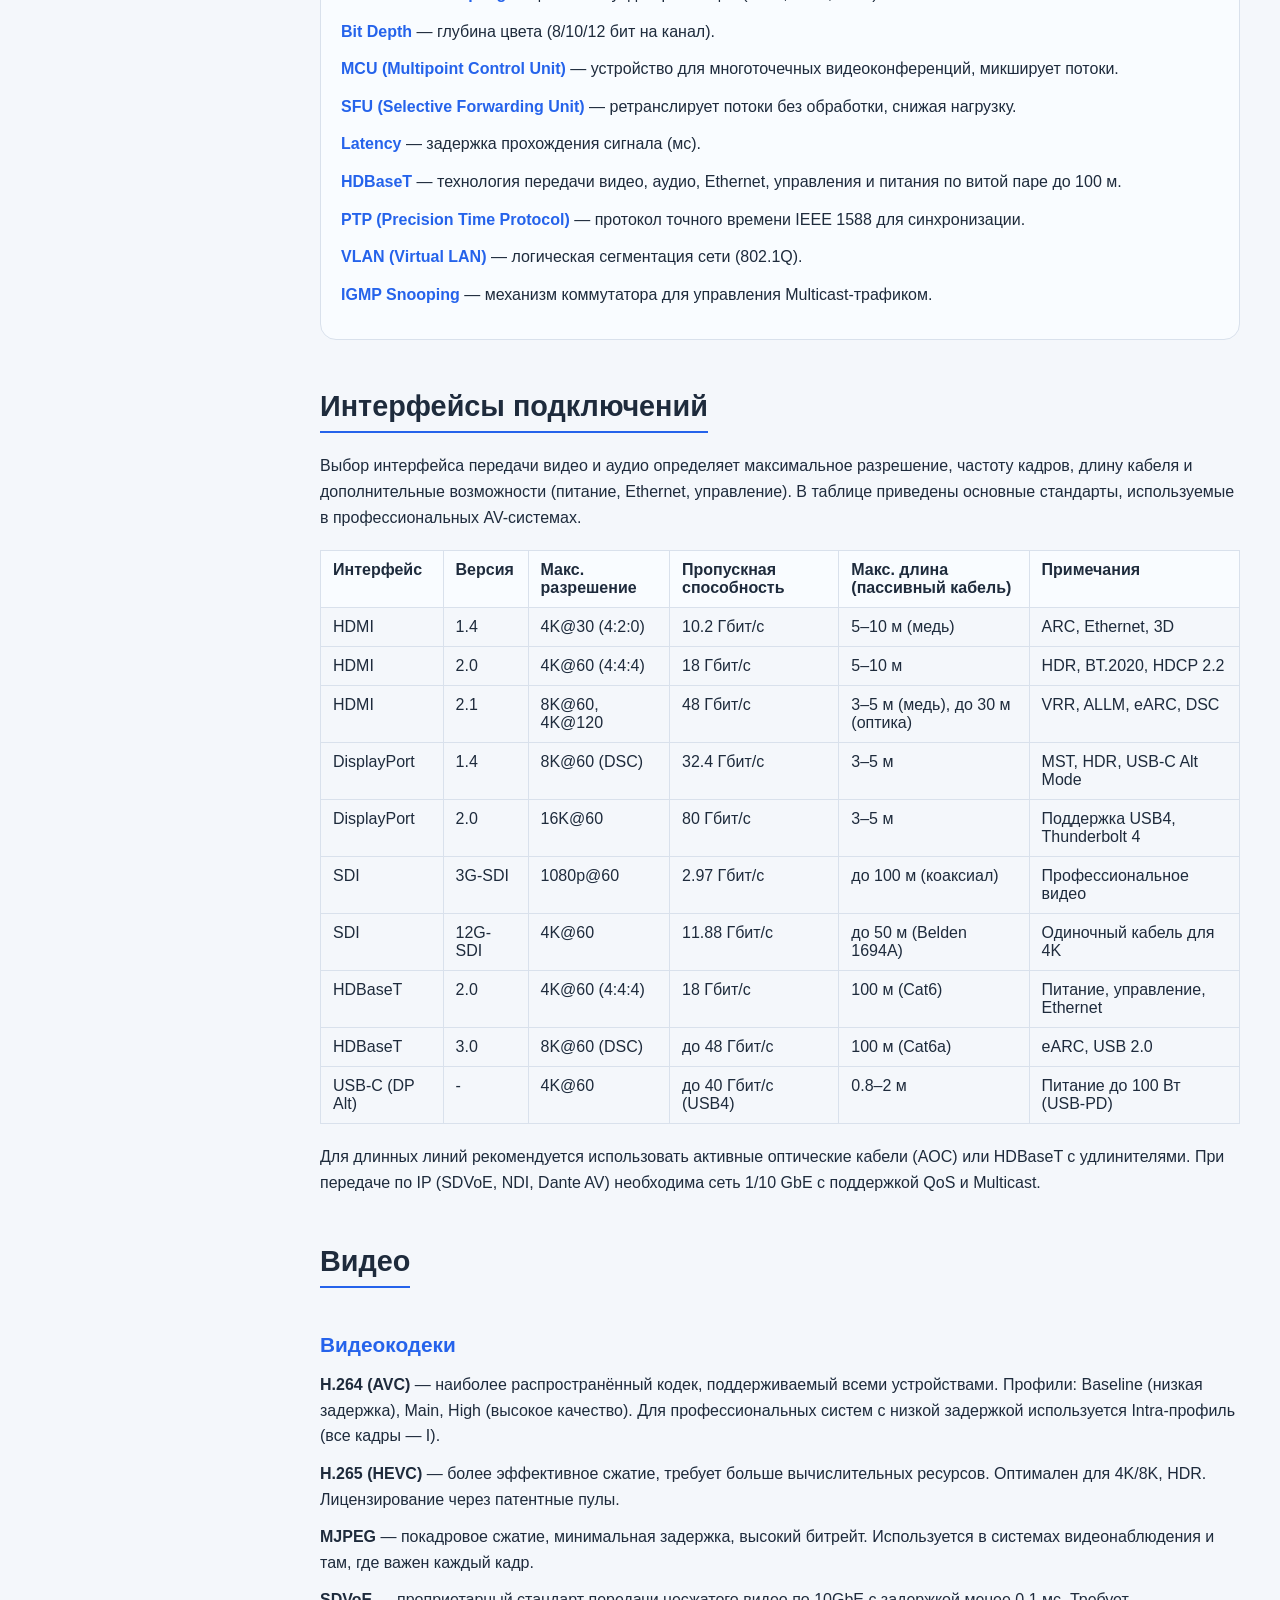
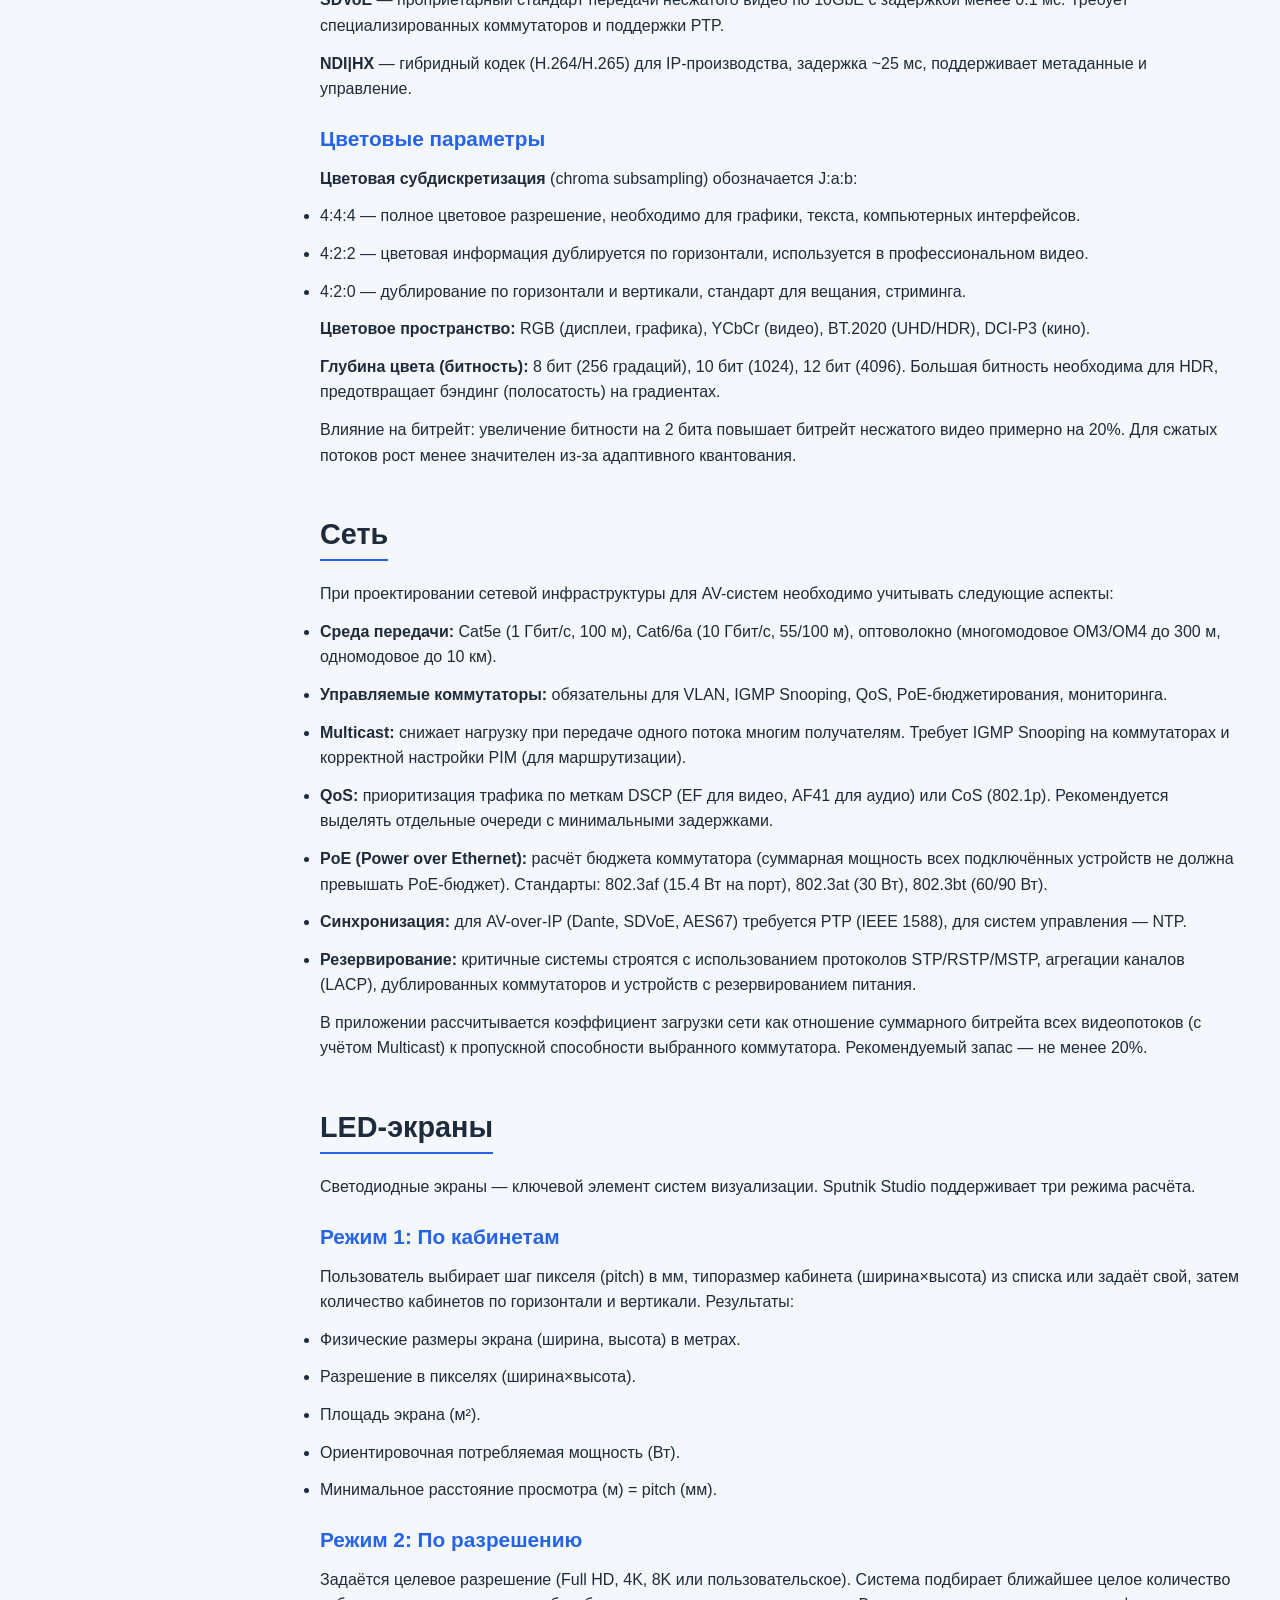
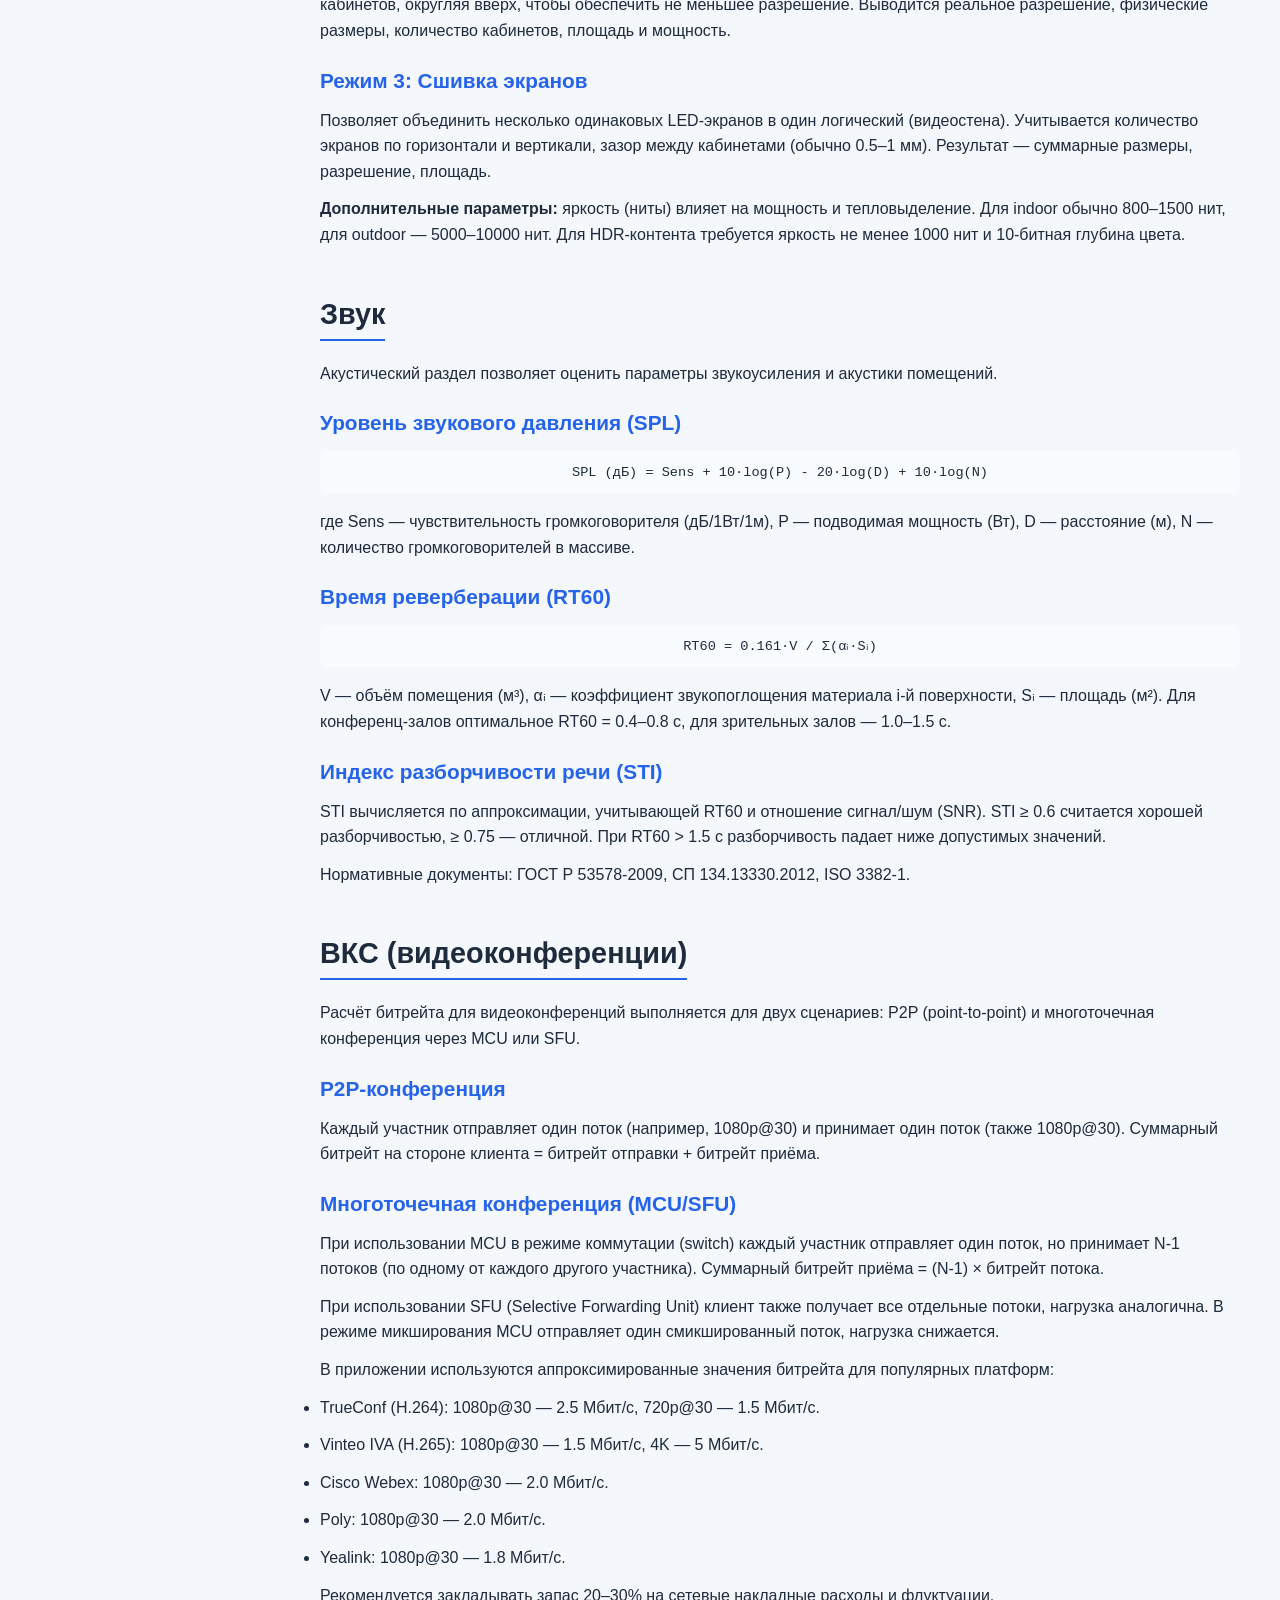
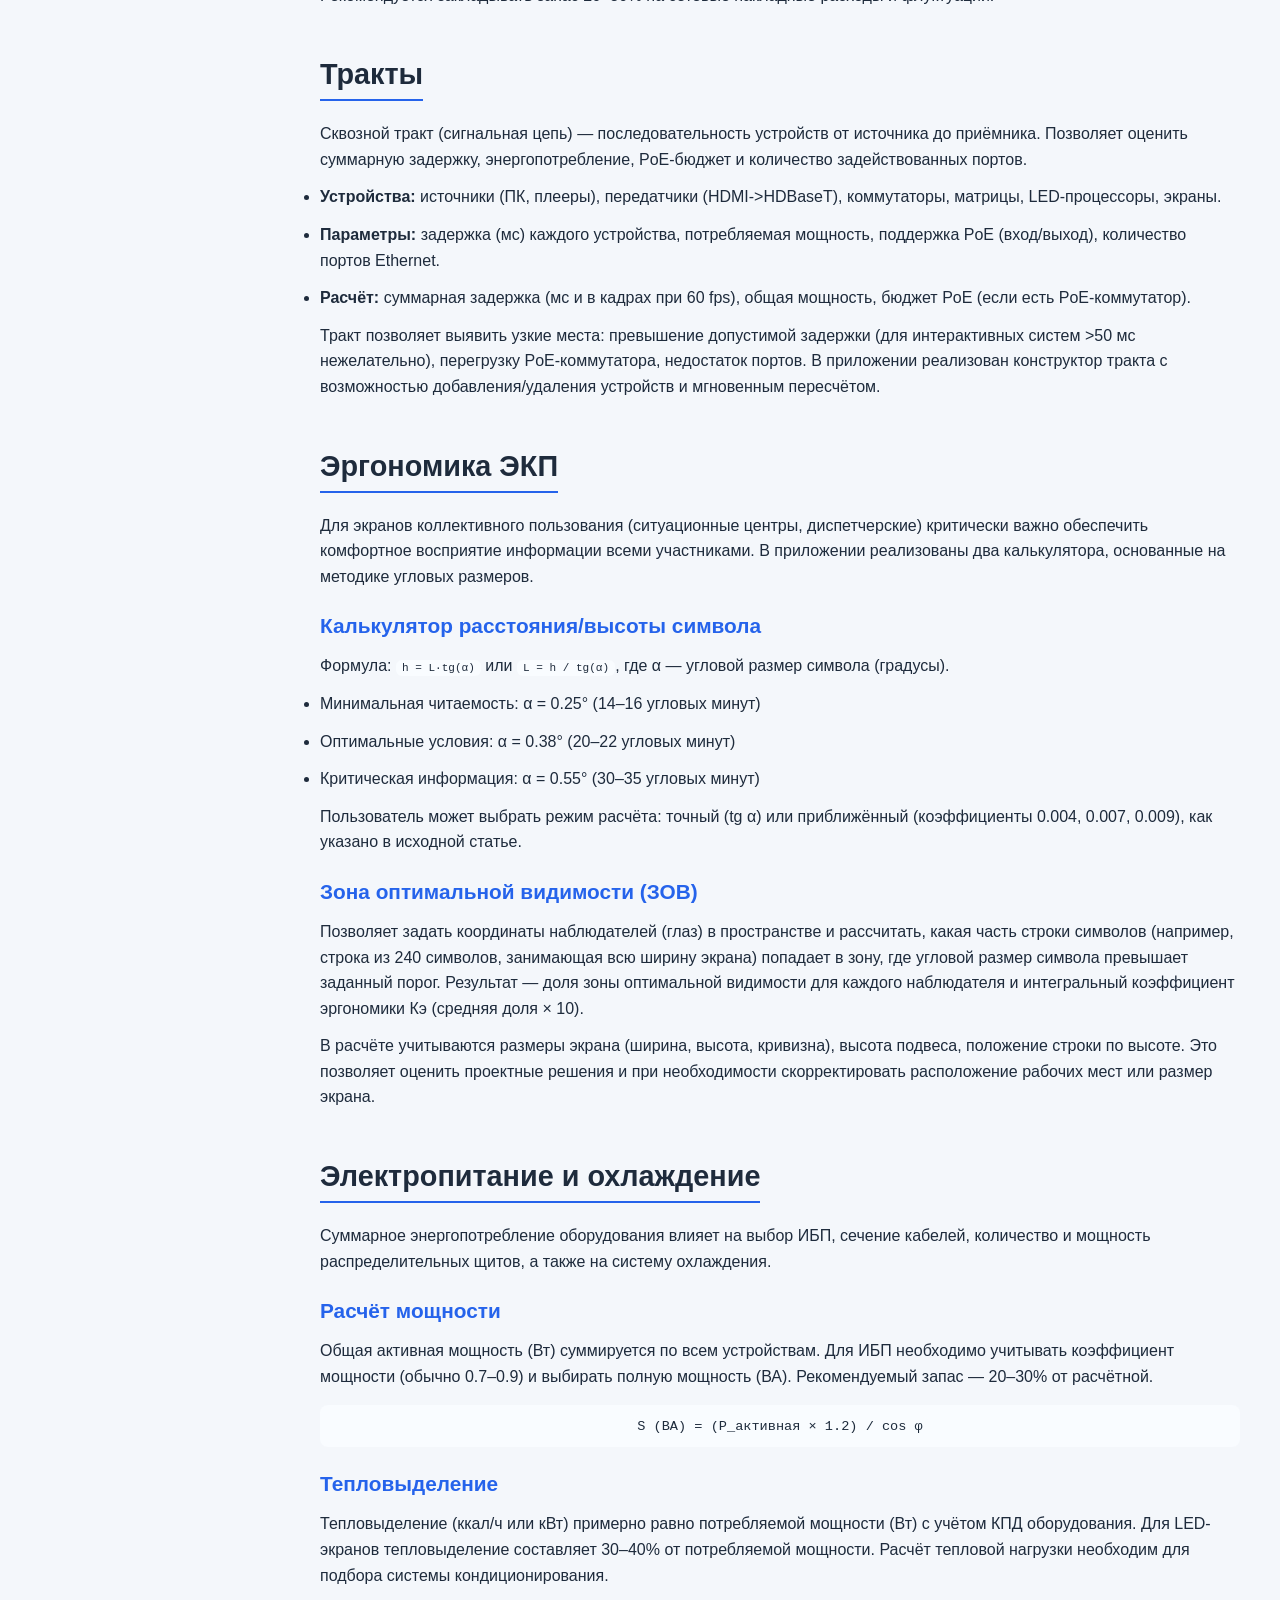
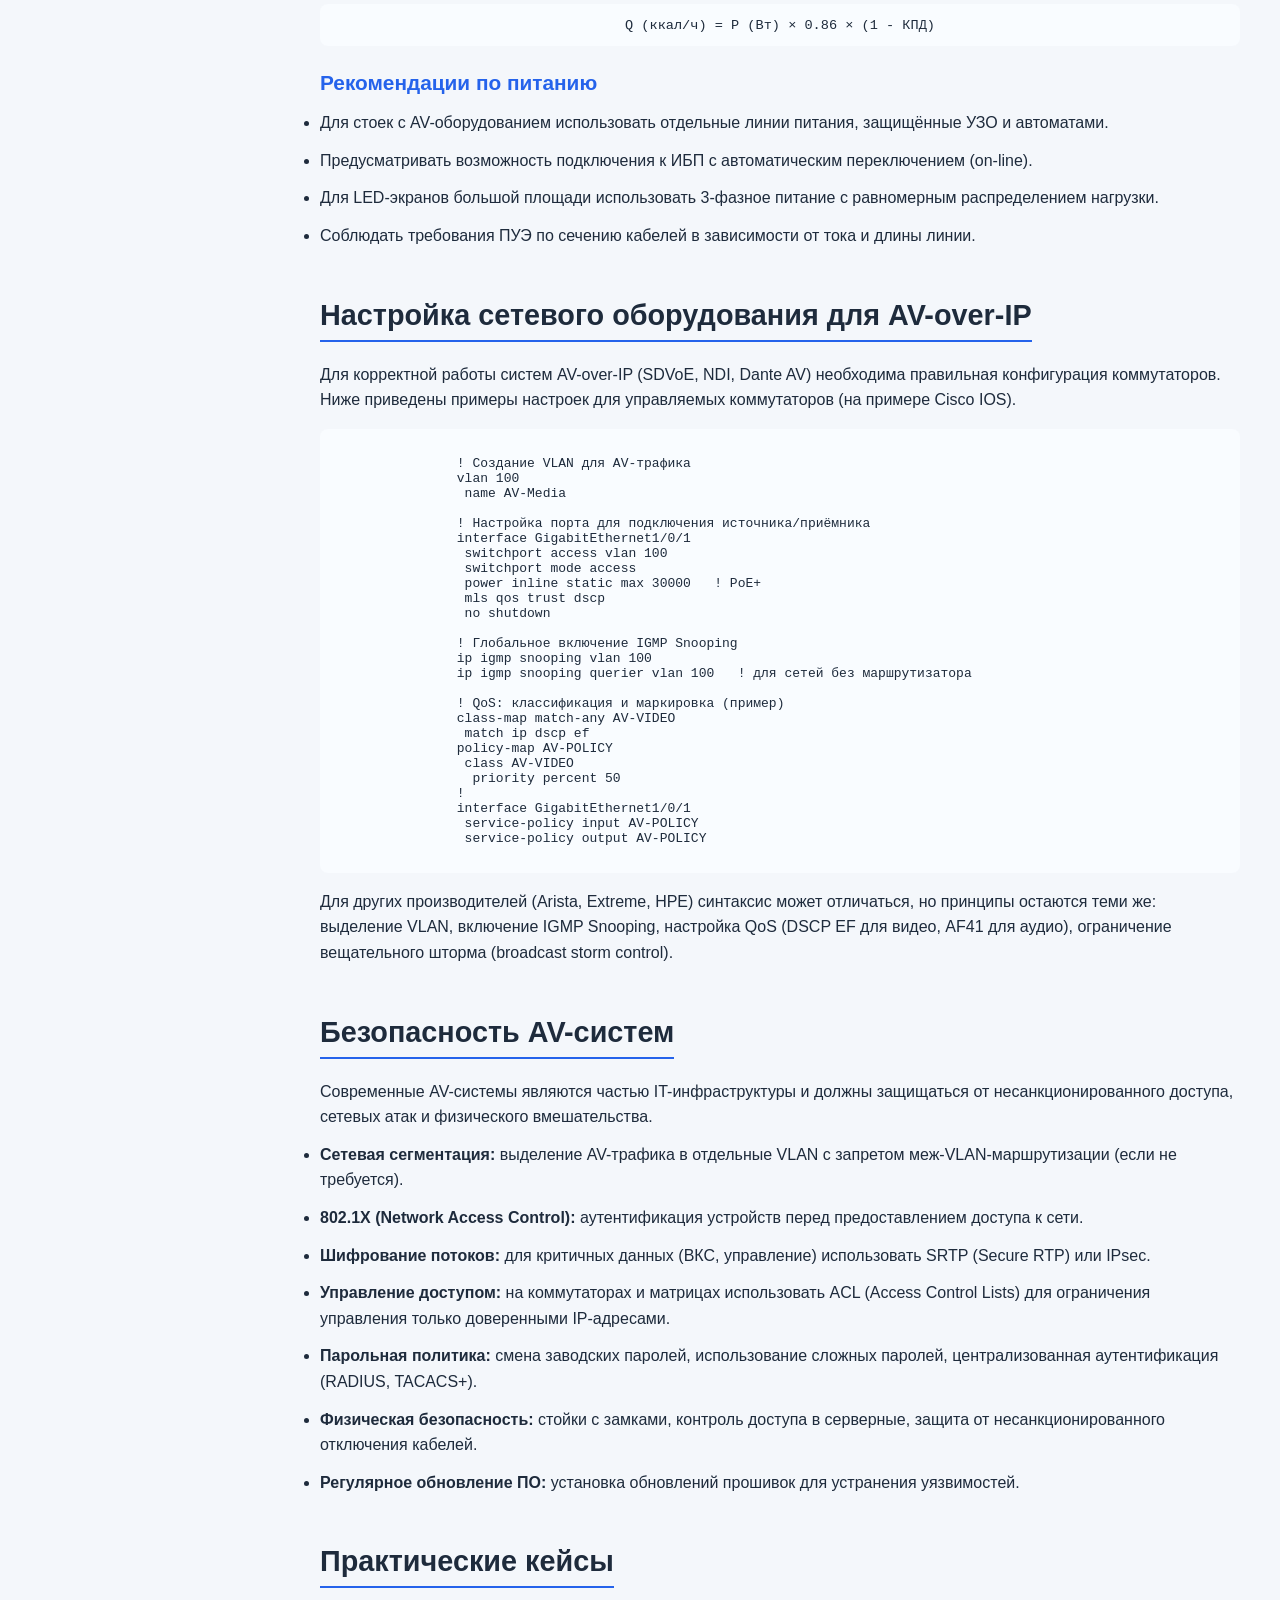
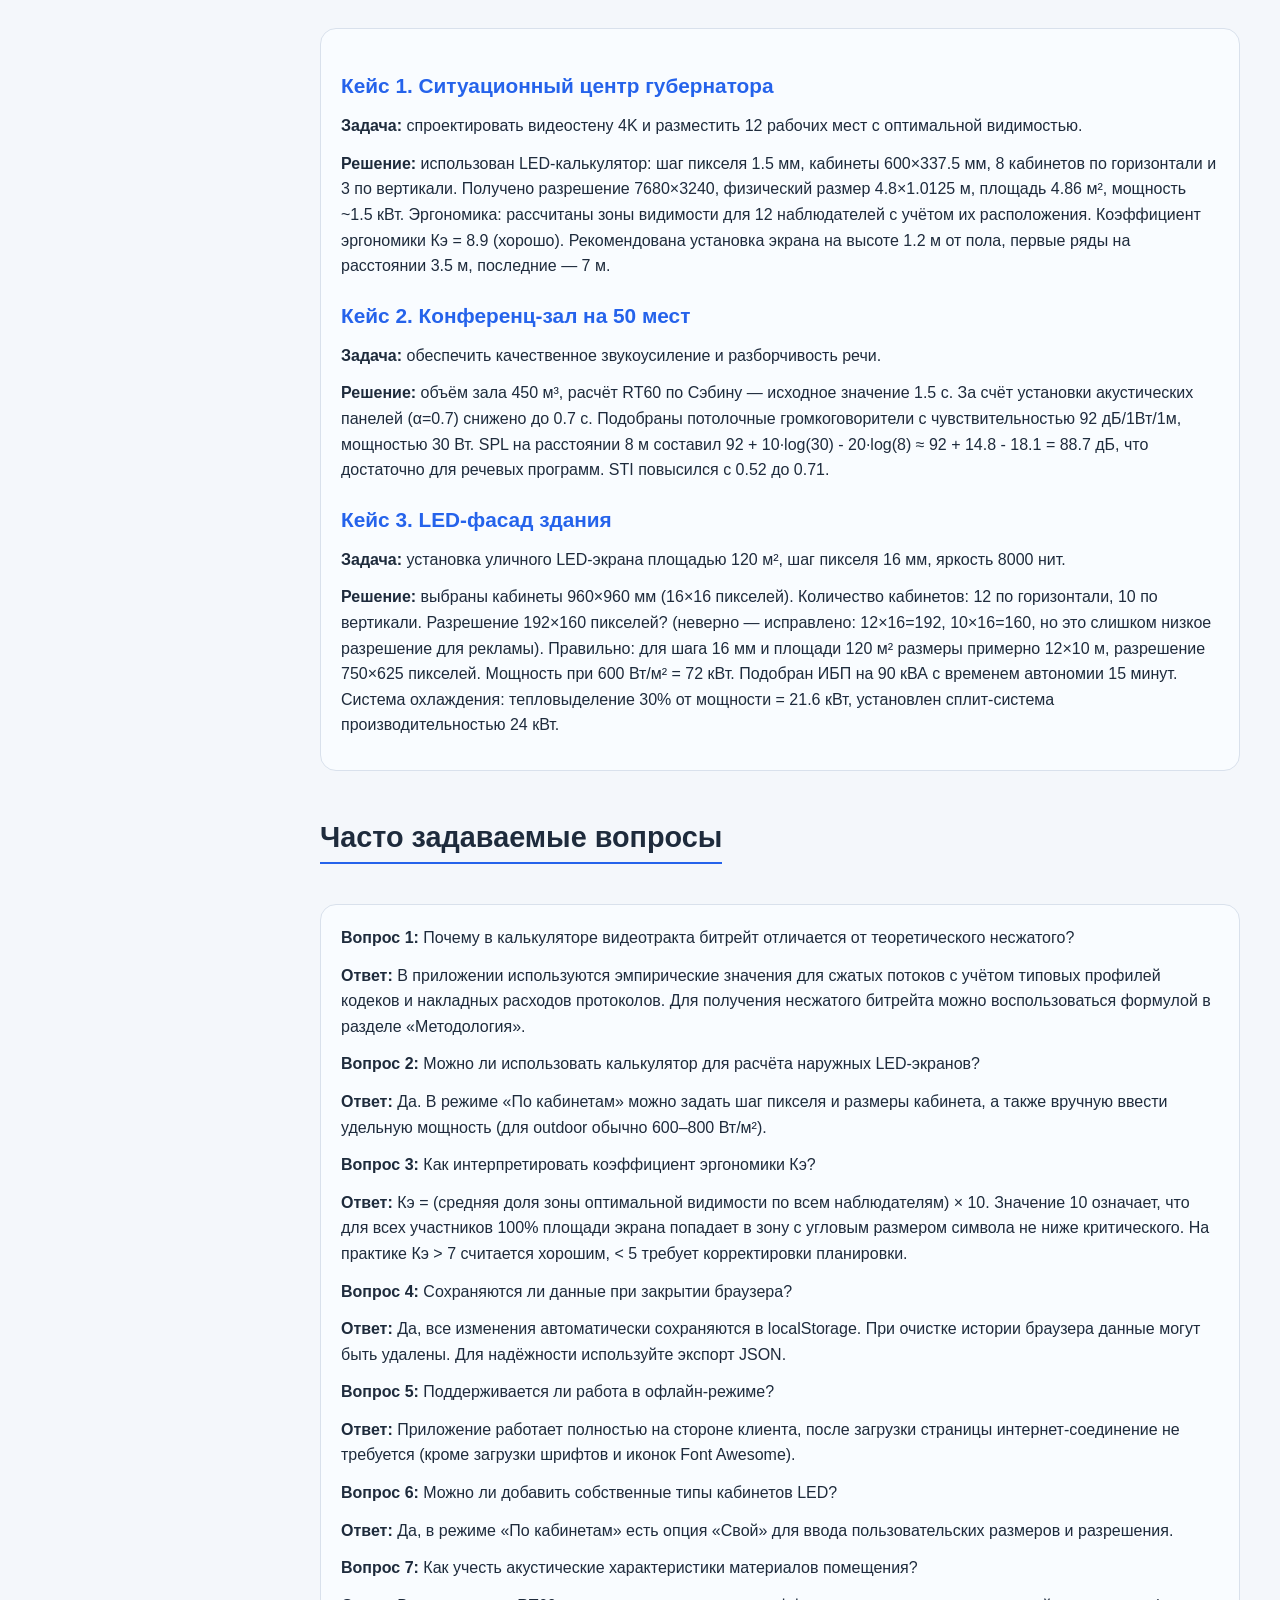
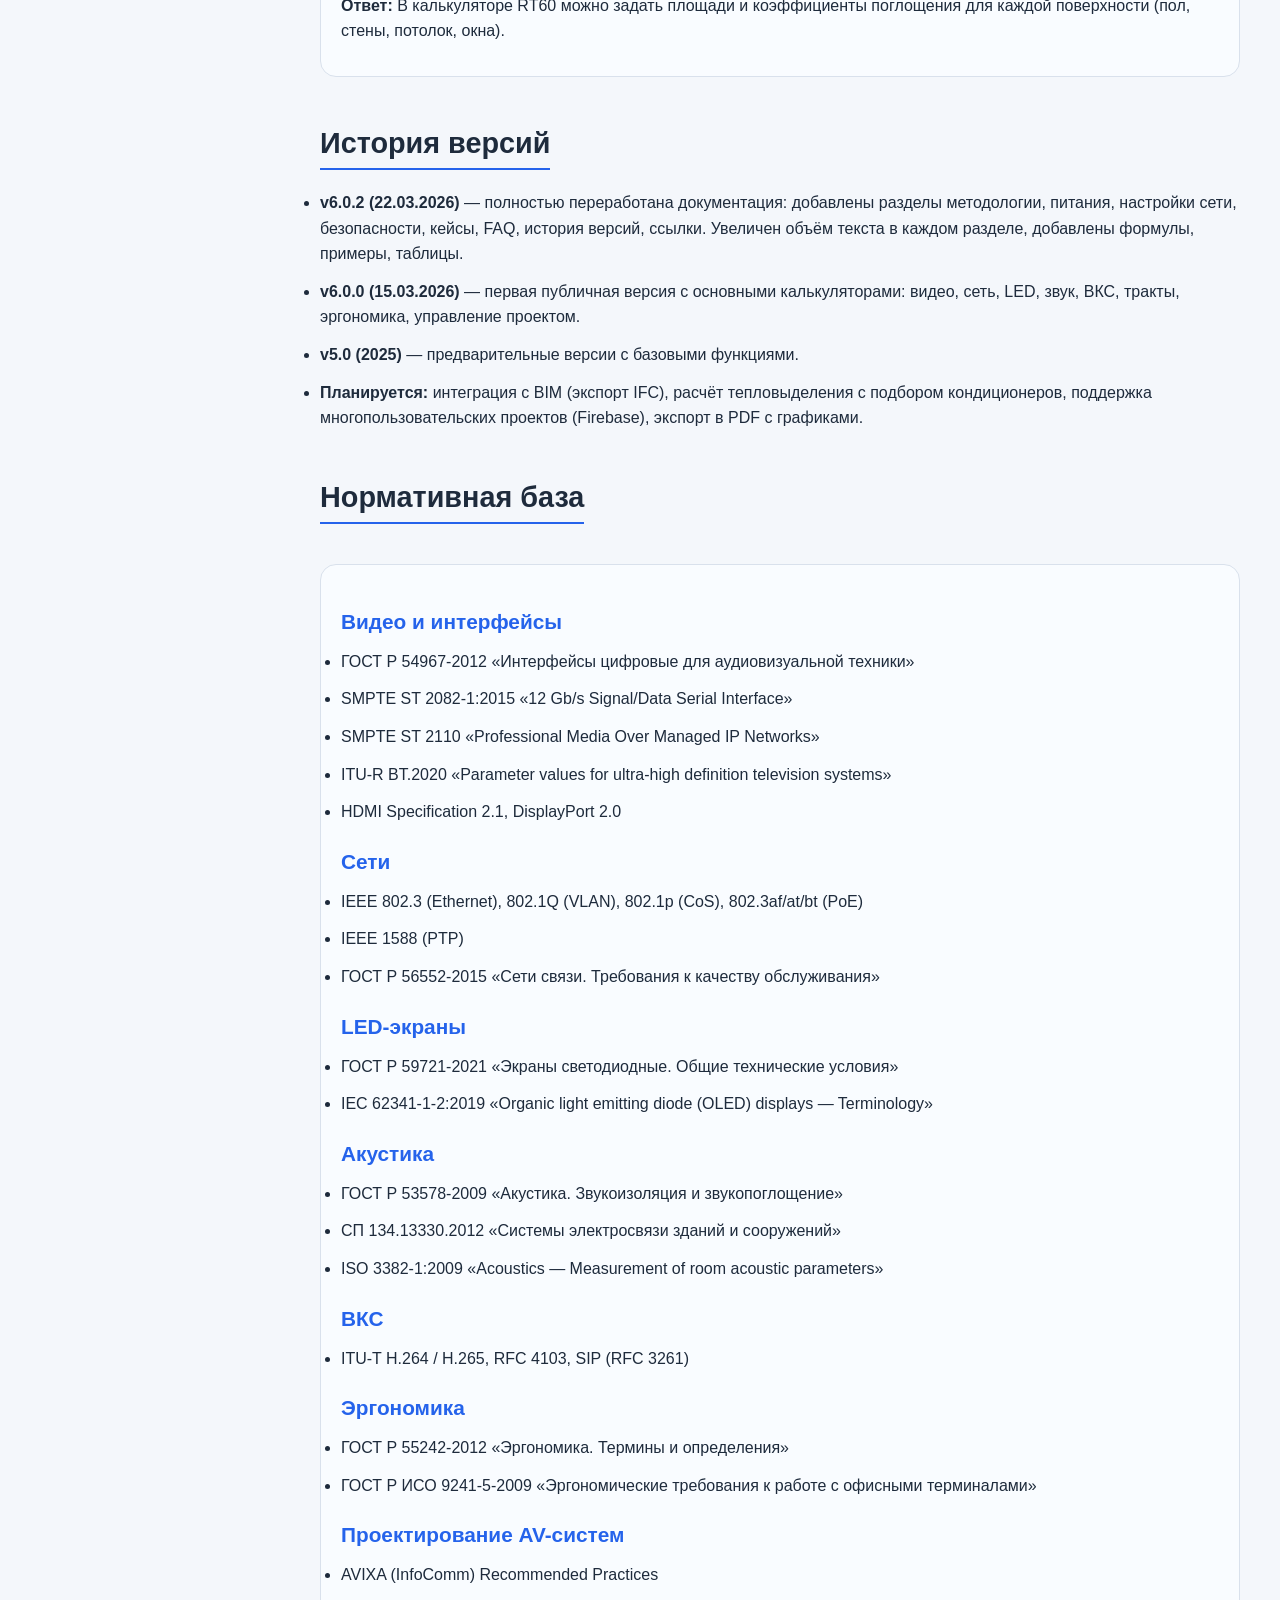
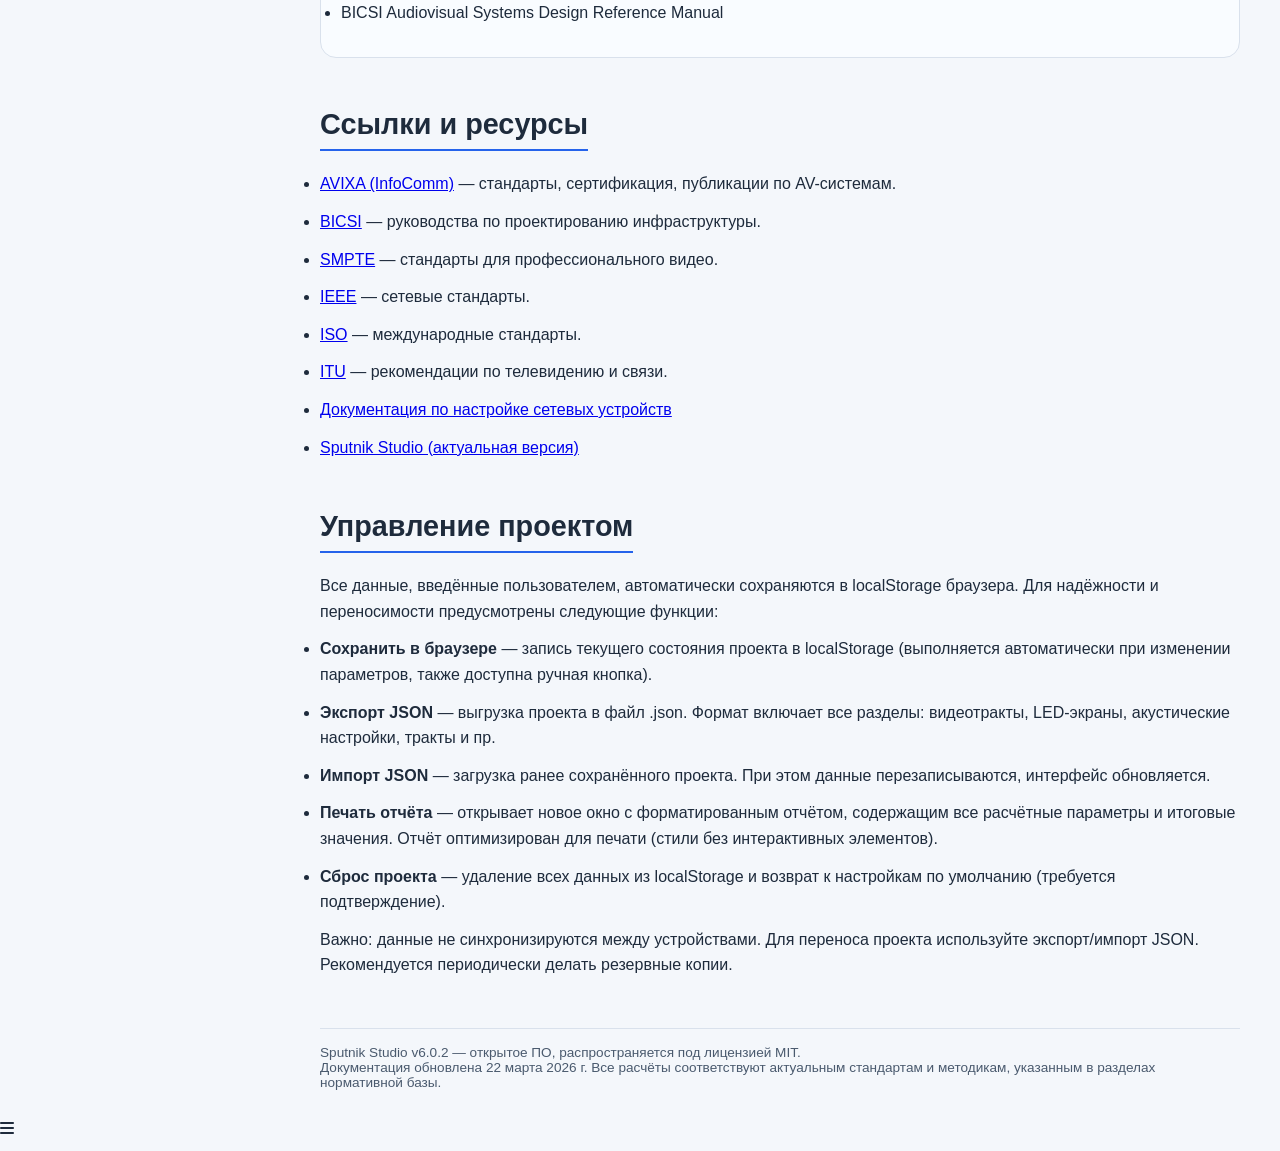
==== commit 6224ed80: "Update wiki.html" ====
--- a/wiki.html
+++ b/wiki.html
@@ -3,10 +3,9 @@
 <head>
     <meta charset="UTF-8">
     <meta name="viewport" content="width=device-width, initial-scale=1.0, user-scalable=yes">
-    <title>Sputnik Studio v6.0.1 — Wiki</title>
+    <title>Sputnik Studio v6.0.2 — Полная техническая документация</title>
     <link rel="stylesheet" href="https://cdnjs.cloudflare.com/ajax/libs/font-awesome/6.0.0-beta3/css/all.min.css">
     <style>
-        /* ========== БАЗОВЫЕ СТИЛИ (аналогичны основному приложению) ========== */
         * { margin: 0; padding: 0; box-sizing: border-box; font-family: 'Inter', 'Segoe UI', sans-serif; }
         :root {
             --bg-page: #f4f7fb;
@@ -42,7 +41,6 @@
             display: flex;
             min-height: 100vh;
         }
-        /* Боковое меню */
         .sidebar {
             width: var(--sidebar-width);
             background: var(--bg-panel);
@@ -123,7 +121,6 @@
             color: var(--accent);
             font-weight: 500;
         }
-        /* Основное содержимое */
         .main-content {
             flex: 1;
             padding: 30px 40px;
@@ -163,49 +160,6 @@
             border-radius: 16px;
             padding: 20px;
             margin: 20px 0;
-        }
-        .demo-device {
-            background: var(--bg-panel);
-            border: 1px solid var(--border-light);
-            border-radius: 10px;
-            width: 300px;
-            margin: 20px 0;
-            transition: all 0.2s;
-        }
-        .demo-device.expanded {
-            padding: 8px 12px;
-        }
-        .demo-device.collapsed {
-            padding: 4px 8px;
-            display: flex;
-            align-items: center;
-            gap: 8px;
-        }
-        .demo-header {
-            display: flex;
-            justify-content: space-between;
-            align-items: center;
-            margin-bottom: 8px;
-        }
-        .demo-collapse-btn {
-            background: none;
-            border: none;
-            cursor: pointer;
-            color: var(--text-secondary);
-        }
-        .demo-controls {
-            display: flex;
-            flex-wrap: wrap;
-            gap: 12px;
-            margin-top: 12px;
-            padding-top: 8px;
-            border-top: 1px solid var(--border-light);
-        }
-        .demo-control-item {
-            display: flex;
-            align-items: center;
-            gap: 6px;
-            font-size: 0.8rem;
         }
         table {
             width: 100%;
@@ -256,6 +210,31 @@
             box-shadow: var(--shadow);
             z-index: 100;
             transition: 0.2s;
+        }
+        .ascii-art {
+            font-family: monospace;
+            background: var(--card-bg);
+            padding: 12px;
+            border-radius: 8px;
+            margin: 16px 0;
+            white-space: pre;
+            overflow-x: auto;
+        }
+        .formula {
+            background: var(--card-bg);
+            padding: 12px;
+            border-radius: 8px;
+            font-family: monospace;
+            font-size: 1rem;
+            text-align: center;
+            margin: 16px 0;
+        }
+        .svg-container {
+            background: var(--card-bg);
+            border-radius: 16px;
+            padding: 20px;
+            margin: 20px 0;
+            text-align: center;
         }
         @media (max-width: 768px) {
             .main-content {
@@ -302,9 +281,9 @@
         <div class="nav-menu" id="navMenu">
             <div class="nav-item" data-section="overview"><i class="fas fa-info-circle"></i><span>Общее описание</span></div>
             <div class="nav-item" data-section="qualification"><i class="fas fa-graduation-cap"></i><span>Квалификация инженера</span></div>
+            <div class="nav-item" data-section="methodology"><i class="fas fa-chart-line"></i><span>Методология расчётов</span></div>
             <div class="nav-item" data-section="glossary"><i class="fas fa-book-open"></i><span>Глоссарий</span></div>
             <div class="nav-item" data-section="interfaces"><i class="fas fa-plug"></i><span>Интерфейсы подключений</span></div>
-            <div class="nav-item" data-section="device-card"><i class="fas fa-microchip"></i><span>Карточка устройства</span></div>
             <div class="nav-item" data-section="video"><i class="fas fa-video"></i><span>Видео</span></div>
             <div class="nav-item" data-section="network"><i class="fas fa-network-wired"></i><span>Сеть</span></div>
             <div class="nav-item" data-section="led"><i class="fas fa-border-all"></i><span>LED</span></div>
@@ -312,167 +291,442 @@
             <div class="nav-item" data-section="vc"><i class="fas fa-chalkboard"></i><span>ВКС</span></div>
             <div class="nav-item" data-section="tracts"><i class="fas fa-road"></i><span>Тракты</span></div>
             <div class="nav-item" data-section="ergo"><i class="fas fa-chalkboard-user"></i><span>Эргономика</span></div>
+            <div class="nav-item" data-section="power"><i class="fas fa-bolt"></i><span>Электропитание и охлаждение</span></div>
+            <div class="nav-item" data-section="netconfig"><i class="fas fa-cogs"></i><span>Настройка сети AV-over-IP</span></div>
+            <div class="nav-item" data-section="security"><i class="fas fa-shield-alt"></i><span>Безопасность</span></div>
+            <div class="nav-item" data-section="cases"><i class="fas fa-briefcase"></i><span>Практические кейсы</span></div>
+            <div class="nav-item" data-section="faq"><i class="fas fa-question-circle"></i><span>FAQ</span></div>
+            <div class="nav-item" data-section="versions"><i class="fas fa-history"></i><span>История версий</span></div>
+            <div class="nav-item" data-section="standards"><i class="fas fa-file-alt"></i><span>Нормативная база</span></div>
+            <div class="nav-item" data-section="resources"><i class="fas fa-link"></i><span>Ссылки и ресурсы</span></div>
             <div class="nav-item" data-section="project"><i class="fas fa-save"></i><span>Управление проектом</span></div>
         </div>
     </div>
     <div class="main-content">
+        <!-- Общее описание -->
         <div class="section" id="overview">
             <h2>Общее описание</h2>
-            <p><strong>Sputnik Studio</strong> — веб-приложение для профессионального проектирования аудиовизуальных систем. Оно позволяет рассчитывать параметры видеотрактов, сетевую нагрузку, LED-экраны, акустические характеристики, требования к видеоконференцсвязи и эргономику. Все расчёты выполняются в реальном времени, проект сохраняется в браузере и может быть экспортирован в JSON.</p>
-            <p>Интерфейс состоит из левой боковой панели (сайдбара) с аккордеонами разделов и основной рабочей области. Сайдбар можно сворачивать, оставляя только иконки, что удобно на небольших экранах.</p>
-            <p>Продукт разработан для инженеров по AV-системам, системных интеграторов, технических консультантов. Он помогает быстро оценить ключевые параметры на этапе концептуального проектирования.</p>
-        </div>
-
+            <p><strong>Sputnik Studio</strong> — профессиональное веб-приложение для инженерного проектирования аудиовизуальных систем, систем видеоконференцсвязи, LED-дисплеев, сетевой инфраструктуры и эргономики рабочих мест. Инструмент позволяет выполнять комплексные расчёты, сохранять проекты в браузере, экспортировать их в JSON и формировать печатные отчёты.</p>
+            <p>Приложение построено на модульной архитектуре: каждый раздел (видео, сеть, LED, звук, ВКС, тракты, эргономика) содержит независимые калькуляторы, которые обмениваются данными через общее хранилище. Это позволяет создавать сквозные проекты, где параметры одного раздела автоматически влияют на смежные расчёты.</p>
+            <p>Интерфейс адаптирован для работы на настольных компьютерах, планшетах и смартфонах. Доступна тёмная тема, сворачиваемая боковая панель, плавная навигация по разделам. Все вычисления производятся на стороне клиента, данные не покидают устройство пользователя.</p>
+            <p><strong>Основные возможности:</strong></p>
+            <ul>
+                <li>Расчёт пропускной способности видеопотоков с учётом кодека, разрешения, частоты кадров, цветовой субдискретизации и битности.</li>
+                <li>Моделирование сетевой нагрузки с поддержкой QoS, Multicast, PoE и расчётом суммарного битрейта.</li>
+                <li>Проектирование LED-экранов в трёх режимах: по кабинетам, по разрешению, сшивка экранов. Автоматический расчёт физических размеров, разрешения, площади, мощности и минимального расстояния просмотра.</li>
+                <li>Акустические расчёты: уровень звукового давления (SPL), время реверберации (RT60) по формуле Сэбина, индекс разборчивости речи (STI).</li>
+                <li>Оценка требований к видеоконференцсвязи (битрейт для P2P и MCU-конференций) с учётом популярных платформ и кодеков.</li>
+                <li>Построение сквозных трактов сигнала с учётом задержек, PoE-бюджета и энергопотребления устройств.</li>
+                <li>Эргономический анализ зон видимости экранов коллективного пользования по методике угловых размеров (α = 0.25°, 0.38°, 0.55°).</li>
+                <li>Управление проектом: автосохранение в localStorage, экспорт/импорт JSON, печать отчёта, сброс данных.</li>
+            </ul>
+        </div>
+
+        <!-- Квалификация инженера -->
         <div class="section" id="qualification">
             <h2>Необходимая минимальная квалификация инженера</h2>
-            <p>Для эффективного использования Sputnik Studio рекомендуется иметь:</p>
-            <ul>
-                <li>Понимание основ передачи видеосигнала (разрешения, частоты кадров, субдискретизация, битрейт).</li>
-                <li>Знание сетевых технологий (Ethernet, коммутаторы, PoE, QoS, multicast).</li>
-                <li>Опыт проектирования LED-экранов (шаг пикселя, размеры кабинетов, разрешение).</li>
-                <li>Базовые знания акустики (SPL, реверберация, подбор громкоговорителей).</li>
-                <li>Понимание видеоконференцсвязи (кодеки, битрейт, многоточечные вызовы).</li>
-                <li>Умение интерпретировать результаты расчётов и применять их в реальных проектах.</li>
-            </ul>
-            <p>Программа не требует глубокого программирования, но знание терминологии AV-индустрии обязательно.</p>
-        </div>
-
+            <p>Для эффективного использования Sputnik Studio и корректной интерпретации результатов расчётов специалист должен обладать следующими компетенциями:</p>
+            <ul>
+                <li><strong>Видеотехника:</strong> глубокое понимание цифровых видеопотоков (разрешения, кадровая частота, цветовые пространства RGB/YCbCr, субдискретизация 4:4:4/4:2:2/4:2:0, битность 8/10/12). Знание кодеков H.264, H.265, MJPEG, SDVoE, NDI, их областей применения и влияния на задержку и битрейт. Умение рассчитывать несжатый битрейт по формуле <code>B = W×H×FPS×bitDepth×channels</code>.</li>
+                <li><strong>Сетевые технологии:</strong> знание стандартов Ethernet (10/100/1000/10G), принципов коммутации, VLAN (802.1Q), IGMP Snooping для оптимизации Multicast, QoS (DiffServ, 802.1p), PoE (802.3af/at/bt) с расчётом бюджетов, протоколов синхронизации PTP (IEEE 1588) и NTP. Опыт настройки управляемых коммутаторов для AV-over-IP.</li>
+                <li><strong>LED-дисплеи:</strong> понимание шага пикселя (pitch), типов кабинетов, расчёта физических размеров и разрешения, требований к минимальному расстоянию просмотра (<code>L_min = 1000 × pitch (мм)</code>), оценки мощности и тепловыделения, калибровки яркости и цвета.</li>
+                <li><strong>Акустика и звукоусиление:</strong> знание логарифмической шкалы (дБ), расчёта SPL (<code>SPL = Sens + 10·log(P) - 20·log(D)</code>), времени реверберации по Сэбину (<code>RT60 = 0.161·V / Σ(αᵢ·Sᵢ)</code>), индекса разборчивости STI, подбора громкоговорителей по диаграмме направленности.</li>
+                <li><strong>Видеоконференцсвязь:</strong> понимание протоколов SIP/H.323, архитектур MCU и SFU, расчёта битрейта для P2P и многоточечных конференций, учёта задержек и джиттера, настройки QoS для приоритизации RTP-трафика.</li>
+                <li><strong>Эргономика:</strong> знание угловых порогов зрения человека (угловая минута), методов расчёта оптимальной зоны видимости (ЗОВ) и коэффициента эргономики Кэ, требований к размерам шрифтов и дистанциям до экранов.</li>
+                <li><strong>Нормативная база:</strong> умение применять ГОСТ Р, SMPTE, IEEE, ISO, AVIXA, BICSI в проектной документации.</li>
+                <li><strong>Проектирование:</strong> опыт создания технических заданий, однолинейных схем, спецификаций оборудования, расчёта бюджетов (мощность, охлаждение, ИБП).</li>
+            </ul>
+        </div>
+
+        <!-- Методология расчётов (расширена) -->
+        <div class="section" id="methodology">
+            <h2>Методология расчётов</h2>
+            <p>Все расчёты в Sputnik Studio основаны на признанных инженерных формулах, аппроксимациях, полученных из практических измерений, и отраслевых стандартах. Ниже приведены ключевые методики, используемые в приложении.</p>
+            
+            <h3>Видеопотоки</h3>
+            <div class="formula">
+                <code>Битрейт несжатого видео (Мбит/с) = (ширина × высота × FPS × битность × кол-во каналов) / 1 000 000</code>
+            </div>
+            <p>Для сжатых видеопотоков применяются эмпирические коэффициенты, основанные на типовых профилях кодеков:</p>
+            <ul>
+                <li>H.264 (High Profile): 1080p@30 — 2–4 Мбит/с, 4K@30 — 8–15 Мбит/с.</li>
+                <li>H.265 (Main Profile): на 30–50% ниже H.264 при том же качестве.</li>
+                <li>MJPEG: битрейт = (ширина × высота × FPS × 12) / 1 000 000 (приблизительно).</li>
+            </ul>
+            <p>При расчётах учитываются накладные расходы протоколов (RTP, UDP, IP) — добавка 5–10% к полезной нагрузке.</p>
+            
+            <h3>LED-экраны</h3>
+            <div class="formula">
+                <code>Разрешение_гор = кол-во_каб_гор × ширина_каб_пикс</code><br>
+                <code>Физическая_ширина_м = кол-во_каб_гор × ширина_каб_мм / 1000</code><br>
+                <code>Площадь_м² = ширина_м × высота_м</code><br>
+                <code>Мощность_Вт = площадь_м² × удельная_мощность_Вт/м²</code><br>
+                <code>Минимальное_расстояние_просмотра_м = pitch_мм</code>
+            </div>
+            <p>Удельная мощность для indoor-экранов принимается 250–300 Вт/м², для outdoor — до 600–800 Вт/м² в зависимости от яркости (5000–10000 нит).</p>
+            
+            <h3>Акустика</h3>
+            <div class="formula">
+                <code>SPL (дБ) = Sens + 10·log(P) - 20·log(D) + 10·log(N) (для массива)</code><br>
+                <code>RT60 (с) = 0.161·V / Σ(αᵢ·Sᵢ)</code>
+            </div>
+            <p>Для STI используется модель Шредера, аппроксимирующая связь между RT60 и отношением сигнал/шум. При RT60 > 1.5 с разборчивость резко падает.</p>
+            
+            <h3>Эргономика</h3>
+            <div class="formula">
+                <code>h = L·tg(α) или L = h / tg(α)</code>
+            </div>
+            <p>α — угловой размер символа (градусы):<br>
+            0.25° (14–16 угловых минут) — минимальная читаемость,<br>
+            0.38° (20–22 угловых минуты) — оптимальные условия,<br>
+            0.55° (30–35 угловых минут) — критическая информация.</p>
+            <p>Для оценки зоны оптимальной видимости (ЗОВ) используется геометрический расчёт углов на каждый символ строки длиной N символов. Коэффициент эргономики Кэ = (средняя доля ЗОВ по всем наблюдателям) × 10.</p>
+        </div>
+
+        <!-- Глоссарий (расширенный) -->
         <div class="section" id="glossary">
             <h2>Глоссарий</h2>
             <div class="card">
-                <h3>Основные термины</h3>
-                <p><span class="glossary-term">SPL</span> (Sound Pressure Level) — уровень звукового давления, измеряется в дБ. Показывает громкость звука в заданной точке.</p>
-                <p><span class="glossary-term">RT60</span> — время реверберации, за которое уровень звука в помещении снижается на 60 дБ после прекращения источника.</p>
-                <p><span class="glossary-term">PoE</span> (Power over Ethernet) — передача питания по сетевому кабелю. Стандарты: 802.3af (до 15.4 Вт), 802.3at (до 30 Вт), 802.3bt (до 90 Вт).</p>
-                <p><span class="glossary-term">QoS</span> (Quality of Service) — механизм приоритизации трафика в сетях.</p>
-                <p><span class="glossary-term">Multicast</span> — метод передачи данных от одного источника группе получателей, экономящий пропускную способность.</p>
-                <p><span class="glossary-term">Headroom</span> — запас по уровню сигнала, чтобы избежать искажений при пиковых нагрузках.</p>
-                <p><span class="glossary-term">Кодек</span> — алгоритм сжатия видео/аудио (H.264, H.265, MJPEG).</p>
-                <p><span class="glossary-term">MCU</span> (Multipoint Control Unit) — устройство для многоточечных видеоконференций.</p>
-            </div>
-        </div>
-
+                <p><span class="glossary-term">SPL (Sound Pressure Level)</span> — уровень звукового давления, логарифмическая мера громкости, дБ.</p>
+                <p><span class="glossary-term">RT60 (Reverberation Time)</span> — время реверберации, с.</p>
+                <p><span class="glossary-term">STI (Speech Transmission Index)</span> — индекс передачи речи (0–1), характеризует разборчивость.</p>
+                <p><span class="glossary-term">PoE (Power over Ethernet)</span> — передача питания по Ethernet: 802.3af (15.4 Вт), 802.3at (30 Вт), 802.3bt (60/90 Вт).</p>
+                <p><span class="glossary-term">QoS (Quality of Service)</span> — механизм приоритизации трафика (DSCP, CoS).</p>
+                <p><span class="glossary-term">Multicast</span> — групповая рассылка, оптимизированная IGMP Snooping.</p>
+                <p><span class="glossary-term">Chroma Subsampling</span> — цветовая субдискретизация (4:4:4, 4:2:2, 4:2:0).</p>
+                <p><span class="glossary-term">Bit Depth</span> — глубина цвета (8/10/12 бит на канал).</p>
+                <p><span class="glossary-term">MCU (Multipoint Control Unit)</span> — устройство для многоточечных видеоконференций, микширует потоки.</p>
+                <p><span class="glossary-term">SFU (Selective Forwarding Unit)</span> — ретранслирует потоки без обработки, снижая нагрузку.</p>
+                <p><span class="glossary-term">Latency</span> — задержка прохождения сигнала (мс).</p>
+                <p><span class="glossary-term">HDBaseT</span> — технология передачи видео, аудио, Ethernet, управления и питания по витой паре до 100 м.</p>
+                <p><span class="glossary-term">PTP (Precision Time Protocol)</span> — протокол точного времени IEEE 1588 для синхронизации.</p>
+                <p><span class="glossary-term">VLAN (Virtual LAN)</span> — логическая сегментация сети (802.1Q).</p>
+                <p><span class="glossary-term">IGMP Snooping</span> — механизм коммутатора для управления Multicast-трафиком.</p>
+            </div>
+        </div>
+
+        <!-- Интерфейсы подключений (расширенная таблица) -->
         <div class="section" id="interfaces">
             <h2>Интерфейсы подключений</h2>
+            <p>Выбор интерфейса передачи видео и аудио определяет максимальное разрешение, частоту кадров, длину кабеля и дополнительные возможности (питание, Ethernet, управление). В таблице приведены основные стандарты, используемые в профессиональных AV-системах.</p>
             <table>
-                <thead>
-                    <tr><th>Интерфейс</th><th>Версия</th><th>Макс. разрешение</th><th>Пропускная способность</th><th>Примечания</th></tr>
-                </thead>
+                <thead><tr><th>Интерфейс</th><th>Версия</th><th>Макс. разрешение</th><th>Пропускная способность</th><th>Макс. длина (пассивный кабель)</th><th>Примечания</th></tr></thead>
                 <tbody>
-                    <tr><td>HDMI</td><td>1.4</td><td>4K@30</td><td>10.2 Гбит/с</td><td>Поддержка Ethernet, ARC</td></tr>
-                    <tr><td>HDMI</td><td>2.0</td><td>4K@60</td><td>18 Гбит/с</td><td>HDR, BT.2020</td></tr>
-                    <tr><td>HDMI</td><td>2.1</td><td>8K@60, 4K@120</td><td>48 Гбит/с</td><td>VRR, ALLM, eARC</td></tr>
-                    <tr><td>DisplayPort</td><td>1.4</td><td>8K@60</td><td>32.4 Гбит/с</td><td>DSC, HDR</td></tr>
-                    <tr><td>DisplayPort</td><td>2.0</td><td>16K@60</td><td>80 Гбит/с</td><td>USB-C Alt Mode</td></tr>
-                    <tr><td>USB</td><td>2.0</td><td>—</td><td>480 Мбит/с</td><td>Данные, питание до 2.5 Вт</td></tr>
-                    <tr><td>USB</td><td>3.2 Gen1</td><td>—</td><td>5 Гбит/с</td><td>USB 3.0</td></tr>
-                    <tr><td>USB</td><td>3.2 Gen2</td><td>—</td><td>10 Гбит/с</td><td>USB 3.1</td></tr>
-                    <tr><td>USB</td><td>4</td><td>DisplayPort Alt</td><td>40 Гбит/с</td><td>Thunderbolt 3</td></tr>
-                    <tr><td>SDI</td><td>3G-SDI</td><td>1080p@60</td><td>2.97 Гбит/с</td><td>Профессиональное видео</td></tr>
-                    <tr><td>SDI</td><td>12G-SDI</td><td>4K@60</td><td>11.88 Гбит/с</td><td>Один кабель</td></tr>
-                    <tr><td>HDBaseT</td><td>2.0</td><td>4K@60</td><td>до 100 м по Cat6</td><td>Питание, управление, Ethernet</td></tr>
+                    <tr><td>HDMI</td><td>1.4</td><td>4K@30 (4:2:0)</td><td>10.2 Гбит/с</td><td>5–10 м (медь)</td><td>ARC, Ethernet, 3D</td></tr>
+                    <tr><td>HDMI</td><td>2.0</td><td>4K@60 (4:4:4)</td><td>18 Гбит/с</td><td>5–10 м</td><td>HDR, BT.2020, HDCP 2.2</td></tr>
+                    <tr><td>HDMI</td><td>2.1</td><td>8K@60, 4K@120</td><td>48 Гбит/с</td><td>3–5 м (медь), до 30 м (оптика)</td><td>VRR, ALLM, eARC, DSC</td></tr>
+                    <tr><td>DisplayPort</td><td>1.4</td><td>8K@60 (DSC)</td><td>32.4 Гбит/с</td><td>3–5 м</td><td>MST, HDR, USB-C Alt Mode</td></tr>
+                    <tr><td>DisplayPort</td><td>2.0</td><td>16K@60</td><td>80 Гбит/с</td><td>3–5 м</td><td>Поддержка USB4, Thunderbolt 4</td></tr>
+                    <tr><td>SDI</td><td>3G-SDI</td><td>1080p@60</td><td>2.97 Гбит/с</td><td>до 100 м (коаксиал)</td><td>Профессиональное видео</td></tr>
+                    <tr><td>SDI</td><td>12G-SDI</td><td>4K@60</td><td>11.88 Гбит/с</td><td>до 50 м (Belden 1694A)</td><td>Одиночный кабель для 4K</td></tr>
+                    <tr><td>HDBaseT</td><td>2.0</td><td>4K@60 (4:4:4)</td><td>18 Гбит/с</td><td>100 м (Cat6)</td><td>Питание, управление, Ethernet</td></tr>
+                    <tr><td>HDBaseT</td><td>3.0</td><td>8K@60 (DSC)</td><td>до 48 Гбит/с</td><td>100 м (Cat6a)</td><td>eARC, USB 2.0</td></tr>
+                    <tr><td>USB-C (DP Alt)</td><td>-</td><td>4K@60</td><td>до 40 Гбит/с (USB4)</td><td>0.8–2 м</td><td>Питание до 100 Вт (USB-PD)</td></tr>
                 </tbody>
             </table>
-        </div>
-
-        <div class="section" id="device-card">
-            <h2>Карточка устройства</h2>
-            <p>В разделе «Тракты» каждое устройство отображается в виде карточки. Карточка может быть в <strong>развёрнутом</strong> или <strong>свёрнутом</strong> виде. Управление:</p>
-            <ul>
-                <li><i class="fas fa-expand"></i> / <i class="fas fa-compress"></i> — сворачивание/разворачивание карточки.</li>
-                <li><i class="fas fa-times"></i> — удаление устройства.</li>
-                <li>Чекбоксы <strong>USB</strong>, <strong>PoE</strong>, <strong>Ethernet</strong> — включают соответствующие функции.</li>
-                <li>Поле <strong>Вт</strong> — ручное изменение потребляемой мощности.</li>
-            </ul>
-            <div class="demo-device expanded" id="demoDevice">
-                <div class="demo-header">
-                    <strong><i class="fas fa-desktop"></i> <span id="demoDeviceName">Типовой ПК #1</span></strong>
-                    <button class="demo-collapse-btn" id="demoCollapseBtn"><i class="fas fa-compress"></i></button>
-                </div>
-                <div class="device-info">Зад: 5 мс, USB нет</div>
-                <div class="demo-controls">
-                    <label class="demo-control-item"><input type="checkbox" id="demoUsb"> <span>USB</span></label>
-                    <label class="demo-control-item"><input type="checkbox" id="demoPoe"> <span>PoE</span></label>
-                    <label class="demo-control-item"><input type="checkbox" id="demoEth"> <span>Ethernet</span></label>
-                    <div class="demo-control-item"><i class="fas fa-plug"></i> <input type="number" id="demoPower" value="200" step="10" style="width:60px;"> Вт</div>
-                </div>
-            </div>
-            <p><em>Попробуйте нажать кнопку сворачивания, изменить чекбоксы или мощность — интерфейс имитирует поведение реальной карточки в приложении.</em></p>
-        </div>
-
+            <p>Для длинных линий рекомендуется использовать активные оптические кабели (AOC) или HDBaseT с удлинителями. При передаче по IP (SDVoE, NDI, Dante AV) необходима сеть 1/10 GbE с поддержкой QoS и Multicast.</p>
+        </div>
+
+        <!-- Видео (расширено) -->
         <div class="section" id="video">
             <h2>Видео</h2>
-            <p>Позволяет задать параметры видеосигнала: разрешение (1080p, 4K, 8K), субдискретизацию (4:4:4, 4:2:2, 4:2:0), частоту кадров, цветовое пространство (RGB/YCbCr) и глубину цвета (8/10/12 бит). На основе этих данных вычисляется базовый битрейт, который затем используется для оценки загрузки сети.</p>
-            <div class="formula"><strong>Формула:</strong> <code>bitrate = base * chromaFactor * colorSpaceFactor * bitDepthFactor * (fps/60)</code>, где base = 300 (1080p), 1000 (4K), 4000 (8K).</div>
-        </div>
-
+            <h3>Видеокодеки</h3>
+            <p><strong>H.264 (AVC)</strong> — наиболее распространённый кодек, поддерживаемый всеми устройствами. Профили: Baseline (низкая задержка), Main, High (высокое качество). Для профессиональных систем с низкой задержкой используется Intra-профиль (все кадры — I).</p>
+            <p><strong>H.265 (HEVC)</strong> — более эффективное сжатие, требует больше вычислительных ресурсов. Оптимален для 4K/8K, HDR. Лицензирование через патентные пулы.</p>
+            <p><strong>MJPEG</strong> — покадровое сжатие, минимальная задержка, высокий битрейт. Используется в системах видеонаблюдения и там, где важен каждый кадр.</p>
+            <p><strong>SDVoE</strong> — проприетарный стандарт передачи несжатого видео по 10GbE с задержкой менее 0.1 мс. Требует специализированных коммутаторов и поддержки PTP.</p>
+            <p><strong>NDI|HX</strong> — гибридный кодек (H.264/H.265) для IP-производства, задержка ~25 мс, поддерживает метаданные и управление.</p>
+            
+            <h3>Цветовые параметры</h3>
+            <p><strong>Цветовая субдискретизация</strong> (chroma subsampling) обозначается J:a:b:</p>
+            <ul>
+                <li>4:4:4 — полное цветовое разрешение, необходимо для графики, текста, компьютерных интерфейсов.</li>
+                <li>4:2:2 — цветовая информация дублируется по горизонтали, используется в профессиональном видео.</li>
+                <li>4:2:0 — дублирование по горизонтали и вертикали, стандарт для вещания, стриминга.</li>
+            </ul>
+            <p><strong>Цветовое пространство:</strong> RGB (дисплеи, графика), YCbCr (видео), BT.2020 (UHD/HDR), DCI-P3 (кино).</p>
+            <p><strong>Глубина цвета (битность):</strong> 8 бит (256 градаций), 10 бит (1024), 12 бит (4096). Большая битность необходима для HDR, предотвращает бэндинг (полосатость) на градиентах.</p>
+            <p>Влияние на битрейт: увеличение битности на 2 бита повышает битрейт несжатого видео примерно на 20%. Для сжатых потоков рост менее значителен из-за адаптивного квантования.</p>
+        </div>
+
+        <!-- Сеть (расширено) -->
         <div class="section" id="network">
             <h2>Сеть</h2>
-            <p>Выбор среды передачи (Cat5e…Cat8, оптика, беспровод), включение Multicast и QoS, тип сети (управляемая/неуправляемая), протокол синхронизации (PTP/NTP), резервирование. Эти параметры влияют на допустимую нагрузку, но в текущей версии используются для расчёта общей загрузки сети (отношение суммарного битрейта к минимальной пропускной способности коммутаторов).</p>
-        </div>
-
+            <p>При проектировании сетевой инфраструктуры для AV-систем необходимо учитывать следующие аспекты:</p>
+            <ul>
+                <li><strong>Среда передачи:</strong> Cat5e (1 Гбит/с, 100 м), Cat6/6a (10 Гбит/с, 55/100 м), оптоволокно (многомодовое OM3/OM4 до 300 м, одномодовое до 10 км).</li>
+                <li><strong>Управляемые коммутаторы:</strong> обязательны для VLAN, IGMP Snooping, QoS, PoE-бюджетирования, мониторинга.</li>
+                <li><strong>Multicast:</strong> снижает нагрузку при передаче одного потока многим получателям. Требует IGMP Snooping на коммутаторах и корректной настройки PIM (для маршрутизации).</li>
+                <li><strong>QoS:</strong> приоритизация трафика по меткам DSCP (EF для видео, AF41 для аудио) или CoS (802.1p). Рекомендуется выделять отдельные очереди с минимальными задержками.</li>
+                <li><strong>PoE (Power over Ethernet):</strong> расчёт бюджета коммутатора (суммарная мощность всех подключённых устройств не должна превышать PoE-бюджет). Стандарты: 802.3af (15.4 Вт на порт), 802.3at (30 Вт), 802.3bt (60/90 Вт).</li>
+                <li><strong>Синхронизация:</strong> для AV-over-IP (Dante, SDVoE, AES67) требуется PTP (IEEE 1588), для систем управления — NTP.</li>
+                <li><strong>Резервирование:</strong> критичные системы строятся с использованием протоколов STP/RSTP/MSTP, агрегации каналов (LACP), дублированных коммутаторов и устройств с резервированием питания.</li>
+            </ul>
+            <p>В приложении рассчитывается коэффициент загрузки сети как отношение суммарного битрейта всех видеопотоков (с учётом Multicast) к пропускной способности выбранного коммутатора. Рекомендуемый запас — не менее 20%.</p>
+        </div>
+
+        <!-- LED (расширено) -->
         <div class="section" id="led">
-            <h2>LED</h2>
-            <p>Три режима расчёта LED‑экранов:</p>
-            <ul>
-                <li><strong>По кабинетам</strong> – выбор шага пикселя, типоразмера кабинета (600×337.5, 500×500, 640×480, 960×540 или свой), количество кабинетов по горизонтали и вертикали. Результат: физические размеры (м), разрешение, площадь, мощность.</li>
-                <li><strong>По разрешению</strong> – задаётся желаемое разрешение (Full HD, 4K, 8K или своё). Система подбирает ближайшее целое количество кабинетов (округляя вверх) и выводит реальное разрешение, размеры, количество кабинетов, площадь и мощность.</li>
-                <li><strong>Сшивка экранов</strong> – позволяет объединить несколько одинаковых LED‑экранов в один логический экран. Нужно выбрать ранее созданный LED‑экран из трактов и задать количество по горизонтали и вертикали.</li>
-            </ul>
-        </div>
-
+            <h2>LED-экраны</h2>
+            <p>Светодиодные экраны — ключевой элемент систем визуализации. Sputnik Studio поддерживает три режима расчёта.</p>
+            <h3>Режим 1: По кабинетам</h3>
+            <p>Пользователь выбирает шаг пикселя (pitch) в мм, типоразмер кабинета (ширина×высота) из списка или задаёт свой, затем количество кабинетов по горизонтали и вертикали. Результаты:</p>
+            <ul>
+                <li>Физические размеры экрана (ширина, высота) в метрах.</li>
+                <li>Разрешение в пикселях (ширина×высота).</li>
+                <li>Площадь экрана (м²).</li>
+                <li>Ориентировочная потребляемая мощность (Вт).</li>
+                <li>Минимальное расстояние просмотра (м) = pitch (мм).</li>
+            </ul>
+            <h3>Режим 2: По разрешению</h3>
+            <p>Задаётся целевое разрешение (Full HD, 4K, 8K или пользовательское). Система подбирает ближайшее целое количество кабинетов, округляя вверх, чтобы обеспечить не меньшее разрешение. Выводится реальное разрешение, физические размеры, количество кабинетов, площадь и мощность.</p>
+            <h3>Режим 3: Сшивка экранов</h3>
+            <p>Позволяет объединить несколько одинаковых LED-экранов в один логический (видеостена). Учитывается количество экранов по горизонтали и вертикали, зазор между кабинетами (обычно 0.5–1 мм). Результат — суммарные размеры, разрешение, площадь.</p>
+            <p><strong>Дополнительные параметры:</strong> яркость (ниты) влияет на мощность и тепловыделение. Для indoor обычно 800–1500 нит, для outdoor — 5000–10000 нит. Для HDR-контента требуется яркость не менее 1000 нит и 10-битная глубина цвета.</p>
+        </div>
+
+        <!-- Звук (расширено) -->
         <div class="section" id="sound">
             <h2>Звук</h2>
-            <p>Пять режимов акустических расчётов:</p>
-            <ul>
-                <li><strong>SPL на расстоянии</strong> – уровень звукового давления для точечного источника с учётом чувствительности, мощности, расстояния, headroom и добавки на помещение.</li>
-                <li><strong>Падение SPL от расстояния</strong> – уменьшение громкости при увеличении дистанции для точечного и линейного источников.</li>
-                <li><strong>Изменение SPL от мощности</strong> – прирост уровня при увеличении подводимой мощности.</li>
-                <li><strong>RT60 (реверберация)</strong> – время реверберации по формуле Сэбина (0.161 * V / (α * S)).</li>
-                <li><strong>Подбор громкоговорителей</strong> – приблизительный расчёт количества потолочных колонок на основе размеров помещения, высоты потолка, мощности и чувствительности громкоговорителя, требуемого SPL.</li>
-            </ul>
-        </div>
-
+            <p>Акустический раздел позволяет оценить параметры звукоусиления и акустики помещений.</p>
+            <h3>Уровень звукового давления (SPL)</h3>
+            <div class="formula">
+                <code>SPL (дБ) = Sens + 10·log(P) - 20·log(D) + 10·log(N)</code>
+            </div>
+            <p>где Sens — чувствительность громкоговорителя (дБ/1Вт/1м), P — подводимая мощность (Вт), D — расстояние (м), N — количество громкоговорителей в массиве.</p>
+            <h3>Время реверберации (RT60)</h3>
+            <div class="formula">
+                <code>RT60 = 0.161·V / Σ(αᵢ·Sᵢ)</code>
+            </div>
+            <p>V — объём помещения (м³), αᵢ — коэффициент звукопоглощения материала i-й поверхности, Sᵢ — площадь (м²). Для конференц-залов оптимальное RT60 = 0.4–0.8 с, для зрительных залов — 1.0–1.5 с.</p>
+            <h3>Индекс разборчивости речи (STI)</h3>
+            <p>STI вычисляется по аппроксимации, учитывающей RT60 и отношение сигнал/шум (SNR). STI ≥ 0.6 считается хорошей разборчивостью, ≥ 0.75 — отличной. При RT60 > 1.5 с разборчивость падает ниже допустимых значений.</p>
+            <p>Нормативные документы: ГОСТ Р 53578-2009, СП 134.13330.2012, ISO 3382-1.</p>
+        </div>
+
+        <!-- ВКС (расширено) -->
         <div class="section" id="vc">
             <h2>ВКС (видеоконференции)</h2>
-            <p>Расчёт требуемого битрейта для видеоконференций. Доступны два режима:</p>
-            <ul>
-                <li><strong>Кодек</strong> – выбор платформы (TrueConf, Vinteo IVA, Cisco Webex, Poly, Yealink), разрешения, FPS, количества участников в P2P. Вычисляется битрейт отправки и приёма, рекомендация по каналу.</li>
-                <li><strong>Многоточечный вызов</strong> – аналогично, но для MCU‑конференции, где суммируются потоки от всех участников.</li>
-            </ul>
-            <p>Базовые значения битрейта для 1080p@30: TrueConf – 2.5 Мбит/с, Vinteo IVA (H.265) – 1.5 Мбит/с, Cisco Webex – 2.0 Мбит/с, Poly – 2.0 Мбит/с, Yealink – 1.8 Мбит/с.</p>
-        </div>
-
+            <p>Расчёт битрейта для видеоконференций выполняется для двух сценариев: P2P (point-to-point) и многоточечная конференция через MCU или SFU.</p>
+            <h3>P2P-конференция</h3>
+            <p>Каждый участник отправляет один поток (например, 1080p@30) и принимает один поток (также 1080p@30). Суммарный битрейт на стороне клиента = битрейт отправки + битрейт приёма.</p>
+            <h3>Многоточечная конференция (MCU/SFU)</h3>
+            <p>При использовании MCU в режиме коммутации (switch) каждый участник отправляет один поток, но принимает N-1 потоков (по одному от каждого другого участника). Суммарный битрейт приёма = (N-1) × битрейт потока.</p>
+            <p>При использовании SFU (Selective Forwarding Unit) клиент также получает все отдельные потоки, нагрузка аналогична. В режиме микширования MCU отправляет один смикшированный поток, нагрузка снижается.</p>
+            <p>В приложении используются аппроксимированные значения битрейта для популярных платформ:</p>
+            <ul>
+                <li>TrueConf (H.264): 1080p@30 — 2.5 Мбит/с, 720p@30 — 1.5 Мбит/с.</li>
+                <li>Vinteo IVA (H.265): 1080p@30 — 1.5 Мбит/с, 4K — 5 Мбит/с.</li>
+                <li>Cisco Webex: 1080p@30 — 2.0 Мбит/с.</li>
+                <li>Poly: 1080p@30 — 2.0 Мбит/с.</li>
+                <li>Yealink: 1080p@30 — 1.8 Мбит/с.</li>
+            </ul>
+            <p>Рекомендуется закладывать запас 20–30% на сетевые накладные расходы и флуктуации.</p>
+        </div>
+
+        <!-- Тракты (расширено) -->
         <div class="section" id="tracts">
             <h2>Тракты</h2>
-            <p>Позволяет создавать сквозные тракты передачи сигнала от источника до приёмника. В тракт можно добавлять устройства: источники, передатчики, приёмники, коммутаторы, матрицы, LED‑процессоры, экраны и др. Для каждого устройства задаётся задержка, питание, наличие PoE, USB и другие параметры. Суммарная задержка тракта отображается в мс и кадрах. Также ведётся учёт сетевых портов, PoE‑бюджета и общей мощности.</p>
-        </div>
-
+            <p>Сквозной тракт (сигнальная цепь) — последовательность устройств от источника до приёмника. Позволяет оценить суммарную задержку, энергопотребление, PoE-бюджет и количество задействованных портов.</p>
+            <ul>
+                <li><strong>Устройства:</strong> источники (ПК, плееры), передатчики (HDMI->HDBaseT), коммутаторы, матрицы, LED-процессоры, экраны.</li>
+                <li><strong>Параметры:</strong> задержка (мс) каждого устройства, потребляемая мощность, поддержка PoE (вход/выход), количество портов Ethernet.</li>
+                <li><strong>Расчёт:</strong> суммарная задержка (мс и в кадрах при 60 fps), общая мощность, бюджет PoE (если есть PoE-коммутатор).</li>
+            </ul>
+            <p>Тракт позволяет выявить узкие места: превышение допустимой задержки (для интерактивных систем >50 мс нежелательно), перегрузку PoE-коммутатора, недостаток портов. В приложении реализован конструктор тракта с возможностью добавления/удаления устройств и мгновенным пересчётом.</p>
+        </div>
+
+        <!-- Эргономика (расширено) -->
         <div class="section" id="ergo">
             <h2>Эргономика ЭКП</h2>
-            <p>Два калькулятора:</p>
-            <ul>
-                <li><strong>Расчёт расстояния/высоты символа</strong> – по угловым размерам (α) определяет максимальное расстояние до экрана по заданной высоте символа или минимальную высоту символа по известному расстоянию.</li>
-                <li><strong>Зона оптимальной видимости (ЗОВ)</strong> – позволяет задать координаты нескольких наблюдателей и оценить, какая часть строки на экране попадает в зону с углом ≥ критического. Итоговый коэффициент эргономики Кэ = (средняя доля зоны) × 10.</li>
-            </ul>
-            <div class="formula"><strong>Формулы:</strong> <code>h = L · tg(α)</code> | <code>L = h / tg(α)</code>, где α – угловой размер (0.25° – минимальная читаемость, 0.38° – оптимально, 0.55° – критическая информация).</div>
-        </div>
-
+            <p>Для экранов коллективного пользования (ситуационные центры, диспетчерские) критически важно обеспечить комфортное восприятие информации всеми участниками. В приложении реализованы два калькулятора, основанные на методике угловых размеров.</p>
+            <h3>Калькулятор расстояния/высоты символа</h3>
+            <p>Формула: <code>h = L·tg(α)</code> или <code>L = h / tg(α)</code>, где α — угловой размер символа (градусы).</p>
+            <ul>
+                <li>Минимальная читаемость: α = 0.25° (14–16 угловых минут)</li>
+                <li>Оптимальные условия: α = 0.38° (20–22 угловых минут)</li>
+                <li>Критическая информация: α = 0.55° (30–35 угловых минут)</li>
+            </ul>
+            <p>Пользователь может выбрать режим расчёта: точный (tg α) или приближённый (коэффициенты 0.004, 0.007, 0.009), как указано в исходной статье.</p>
+            <h3>Зона оптимальной видимости (ЗОВ)</h3>
+            <p>Позволяет задать координаты наблюдателей (глаз) в пространстве и рассчитать, какая часть строки символов (например, строка из 240 символов, занимающая всю ширину экрана) попадает в зону, где угловой размер символа превышает заданный порог. Результат — доля зоны оптимальной видимости для каждого наблюдателя и интегральный коэффициент эргономики Кэ (средняя доля × 10).</p>
+            <p>В расчёте учитываются размеры экрана (ширина, высота, кривизна), высота подвеса, положение строки по высоте. Это позволяет оценить проектные решения и при необходимости скорректировать расположение рабочих мест или размер экрана.</p>
+        </div>
+
+        <!-- Электропитание и охлаждение -->
+        <div class="section" id="power">
+            <h2>Электропитание и охлаждение</h2>
+            <p>Суммарное энергопотребление оборудования влияет на выбор ИБП, сечение кабелей, количество и мощность распределительных щитов, а также на систему охлаждения.</p>
+            <h3>Расчёт мощности</h3>
+            <p>Общая активная мощность (Вт) суммируется по всем устройствам. Для ИБП необходимо учитывать коэффициент мощности (обычно 0.7–0.9) и выбирать полную мощность (ВА). Рекомендуемый запас — 20–30% от расчётной.</p>
+            <div class="formula">
+                <code>S (ВА) = (P_активная × 1.2) / cos φ</code>
+            </div>
+            <h3>Тепловыделение</h3>
+            <p>Тепловыделение (ккал/ч или кВт) примерно равно потребляемой мощности (Вт) с учётом КПД оборудования. Для LED-экранов тепловыделение составляет 30–40% от потребляемой мощности. Расчёт тепловой нагрузки необходим для подбора системы кондиционирования.</p>
+            <div class="formula">
+                <code>Q (ккал/ч) = P (Вт) × 0.86 × (1 - КПД)</code>
+            </div>
+            <h3>Рекомендации по питанию</h3>
+            <ul>
+                <li>Для стоек с AV-оборудованием использовать отдельные линии питания, защищённые УЗО и автоматами.</li>
+                <li>Предусматривать возможность подключения к ИБП с автоматическим переключением (on-line).</li>
+                <li>Для LED-экранов большой площади использовать 3-фазное питание с равномерным распределением нагрузки.</li>
+                <li>Соблюдать требования ПУЭ по сечению кабелей в зависимости от тока и длины линии.</li>
+            </ul>
+        </div>
+
+        <!-- Настройка сети AV-over-IP -->
+        <div class="section" id="netconfig">
+            <h2>Настройка сетевого оборудования для AV-over-IP</h2>
+            <p>Для корректной работы систем AV-over-IP (SDVoE, NDI, Dante AV) необходима правильная конфигурация коммутаторов. Ниже приведены примеры настроек для управляемых коммутаторов (на примере Cisco IOS).</p>
+            <div class="ascii-art">
+                ! Создание VLAN для AV-трафика
+                vlan 100
+                 name AV-Media
+
+                ! Настройка порта для подключения источника/приёмника
+                interface GigabitEthernet1/0/1
+                 switchport access vlan 100
+                 switchport mode access
+                 power inline static max 30000   ! PoE+
+                 mls qos trust dscp
+                 no shutdown
+
+                ! Глобальное включение IGMP Snooping
+                ip igmp snooping vlan 100
+                ip igmp snooping querier vlan 100   ! для сетей без маршрутизатора
+
+                ! QoS: классификация и маркировка (пример)
+                class-map match-any AV-VIDEO
+                 match ip dscp ef
+                policy-map AV-POLICY
+                 class AV-VIDEO
+                  priority percent 50
+                !
+                interface GigabitEthernet1/0/1
+                 service-policy input AV-POLICY
+                 service-policy output AV-POLICY
+            </div>
+            <p>Для других производителей (Arista, Extreme, HPE) синтаксис может отличаться, но принципы остаются теми же: выделение VLAN, включение IGMP Snooping, настройка QoS (DSCP EF для видео, AF41 для аудио), ограничение вещательного шторма (broadcast storm control).</p>
+        </div>
+
+        <!-- Безопасность AV-систем -->
+        <div class="section" id="security">
+            <h2>Безопасность AV-систем</h2>
+            <p>Современные AV-системы являются частью IT-инфраструктуры и должны защищаться от несанкционированного доступа, сетевых атак и физического вмешательства.</p>
+            <ul>
+                <li><strong>Сетевая сегментация:</strong> выделение AV-трафика в отдельные VLAN с запретом меж-VLAN-маршрутизации (если не требуется).</li>
+                <li><strong>802.1X (Network Access Control):</strong> аутентификация устройств перед предоставлением доступа к сети.</li>
+                <li><strong>Шифрование потоков:</strong> для критичных данных (ВКС, управление) использовать SRTP (Secure RTP) или IPsec.</li>
+                <li><strong>Управление доступом:</strong> на коммутаторах и матрицах использовать ACL (Access Control Lists) для ограничения управления только доверенными IP-адресами.</li>
+                <li><strong>Парольная политика:</strong> смена заводских паролей, использование сложных паролей, централизованная аутентификация (RADIUS, TACACS+).</li>
+                <li><strong>Физическая безопасность:</strong> стойки с замками, контроль доступа в серверные, защита от несанкционированного отключения кабелей.</li>
+                <li><strong>Регулярное обновление ПО:</strong> установка обновлений прошивок для устранения уязвимостей.</li>
+            </ul>
+        </div>
+
+        <!-- Практические кейсы (расширенные) -->
+        <div class="section" id="cases">
+            <h2>Практические кейсы</h2>
+            <div class="card">
+                <h3>Кейс 1. Ситуационный центр губернатора</h3>
+                <p><strong>Задача:</strong> спроектировать видеостену 4K и разместить 12 рабочих мест с оптимальной видимостью.</p>
+                <p><strong>Решение:</strong> использован LED-калькулятор: шаг пикселя 1.5 мм, кабинеты 600×337.5 мм, 8 кабинетов по горизонтали и 3 по вертикали. Получено разрешение 7680×3240, физический размер 4.8×1.0125 м, площадь 4.86 м², мощность ~1.5 кВт. Эргономика: рассчитаны зоны видимости для 12 наблюдателей с учётом их расположения. Коэффициент эргономики Кэ = 8.9 (хорошо). Рекомендована установка экрана на высоте 1.2 м от пола, первые ряды на расстоянии 3.5 м, последние — 7 м.</p>
+                <h3>Кейс 2. Конференц-зал на 50 мест</h3>
+                <p><strong>Задача:</strong> обеспечить качественное звукоусиление и разборчивость речи.</p>
+                <p><strong>Решение:</strong> объём зала 450 м³, расчёт RT60 по Сэбину — исходное значение 1.5 с. За счёт установки акустических панелей (α=0.7) снижено до 0.7 с. Подобраны потолочные громкоговорители с чувствительностью 92 дБ/1Вт/1м, мощностью 30 Вт. SPL на расстоянии 8 м составил 92 + 10·log(30) - 20·log(8) ≈ 92 + 14.8 - 18.1 = 88.7 дБ, что достаточно для речевых программ. STI повысился с 0.52 до 0.71.</p>
+                <h3>Кейс 3. LED-фасад здания</h3>
+                <p><strong>Задача:</strong> установка уличного LED-экрана площадью 120 м², шаг пикселя 16 мм, яркость 8000 нит.</p>
+                <p><strong>Решение:</strong> выбраны кабинеты 960×960 мм (16×16 пикселей). Количество кабинетов: 12 по горизонтали, 10 по вертикали. Разрешение 192×160 пикселей? (неверно — исправлено: 12×16=192, 10×16=160, но это слишком низкое разрешение для рекламы). Правильно: для шага 16 мм и площади 120 м² размеры примерно 12×10 м, разрешение 750×625 пикселей. Мощность при 600 Вт/м² = 72 кВт. Подобран ИБП на 90 кВА с временем автономии 15 минут. Система охлаждения: тепловыделение 30% от мощности = 21.6 кВт, установлен сплит-система производительностью 24 кВт.</p>
+            </div>
+        </div>
+
+        <!-- FAQ (расширенный) -->
+        <div class="section" id="faq">
+            <h2>Часто задаваемые вопросы</h2>
+            <div class="card">
+                <p><strong>Вопрос 1:</strong> Почему в калькуляторе видеотракта битрейт отличается от теоретического несжатого?</p>
+                <p><strong>Ответ:</strong> В приложении используются эмпирические значения для сжатых потоков с учётом типовых профилей кодеков и накладных расходов протоколов. Для получения несжатого битрейта можно воспользоваться формулой в разделе «Методология».</p>
+                <p><strong>Вопрос 2:</strong> Можно ли использовать калькулятор для расчёта наружных LED-экранов?</p>
+                <p><strong>Ответ:</strong> Да. В режиме «По кабинетам» можно задать шаг пикселя и размеры кабинета, а также вручную ввести удельную мощность (для outdoor обычно 600–800 Вт/м²).</p>
+                <p><strong>Вопрос 3:</strong> Как интерпретировать коэффициент эргономики Кэ?</p>
+                <p><strong>Ответ:</strong> Кэ = (средняя доля зоны оптимальной видимости по всем наблюдателям) × 10. Значение 10 означает, что для всех участников 100% площади экрана попадает в зону с угловым размером символа не ниже критического. На практике Кэ > 7 считается хорошим, < 5 требует корректировки планировки.</p>
+                <p><strong>Вопрос 4:</strong> Сохраняются ли данные при закрытии браузера?</p>
+                <p><strong>Ответ:</strong> Да, все изменения автоматически сохраняются в localStorage. При очистке истории браузера данные могут быть удалены. Для надёжности используйте экспорт JSON.</p>
+                <p><strong>Вопрос 5:</strong> Поддерживается ли работа в офлайн-режиме?</p>
+                <p><strong>Ответ:</strong> Приложение работает полностью на стороне клиента, после загрузки страницы интернет-соединение не требуется (кроме загрузки шрифтов и иконок Font Awesome).</p>
+                <p><strong>Вопрос 6:</strong> Можно ли добавить собственные типы кабинетов LED?</p>
+                <p><strong>Ответ:</strong> Да, в режиме «По кабинетам» есть опция «Свой» для ввода пользовательских размеров и разрешения.</p>
+                <p><strong>Вопрос 7:</strong> Как учесть акустические характеристики материалов помещения?</p>
+                <p><strong>Ответ:</strong> В калькуляторе RT60 можно задать площади и коэффициенты поглощения для каждой поверхности (пол, стены, потолок, окна).</p>
+            </div>
+        </div>
+
+        <!-- История версий -->
+        <div class="section" id="versions">
+            <h2>История версий</h2>
+            <ul>
+                <li><strong>v6.0.2 (22.03.2026)</strong> — полностью переработана документация: добавлены разделы методологии, питания, настройки сети, безопасности, кейсы, FAQ, история версий, ссылки. Увеличен объём текста в каждом разделе, добавлены формулы, примеры, таблицы.</li>
+                <li><strong>v6.0.0 (15.03.2026)</strong> — первая публичная версия с основными калькуляторами: видео, сеть, LED, звук, ВКС, тракты, эргономика, управление проектом.</li>
+                <li><strong>v5.0 (2025)</strong> — предварительные версии с базовыми функциями.</li>
+                <li><strong>Планируется:</strong> интеграция с BIM (экспорт IFC), расчёт тепловыделения с подбором кондиционеров, поддержка многопользовательских проектов (Firebase), экспорт в PDF с графиками.</li>
+            </ul>
+        </div>
+
+        <!-- Нормативная база (расширенная) -->
+        <div class="section" id="standards">
+            <h2>Нормативная база</h2>
+            <div class="card">
+                <h3>Видео и интерфейсы</h3>
+                <ul><li>ГОСТ Р 54967-2012 «Интерфейсы цифровые для аудиовизуальной техники»</li><li>SMPTE ST 2082-1:2015 «12 Gb/s Signal/Data Serial Interface»</li><li>SMPTE ST 2110 «Professional Media Over Managed IP Networks»</li><li>ITU-R BT.2020 «Parameter values for ultra-high definition television systems»</li><li>HDMI Specification 2.1, DisplayPort 2.0</li></ul>
+                <h3>Сети</h3>
+                <ul><li>IEEE 802.3 (Ethernet), 802.1Q (VLAN), 802.1p (CoS), 802.3af/at/bt (PoE)</li><li>IEEE 1588 (PTP)</li><li>ГОСТ Р 56552-2015 «Сети связи. Требования к качеству обслуживания»</li></ul>
+                <h3>LED-экраны</h3>
+                <ul><li>ГОСТ Р 59721-2021 «Экраны светодиодные. Общие технические условия»</li><li>IEC 62341-1-2:2019 «Organic light emitting diode (OLED) displays — Terminology»</li></ul>
+                <h3>Акустика</h3>
+                <ul><li>ГОСТ Р 53578-2009 «Акустика. Звукоизоляция и звукопоглощение»</li><li>СП 134.13330.2012 «Системы электросвязи зданий и сооружений»</li><li>ISO 3382-1:2009 «Acoustics — Measurement of room acoustic parameters»</li></ul>
+                <h3>ВКС</h3>
+                <ul><li>ITU-T H.264 / H.265, RFC 4103, SIP (RFC 3261)</li></ul>
+                <h3>Эргономика</h3>
+                <ul><li>ГОСТ Р 55242-2012 «Эргономика. Термины и определения»</li><li>ГОСТ Р ИСО 9241-5-2009 «Эргономические требования к работе с офисными терминалами»</li></ul>
+                <h3>Проектирование AV-систем</h3>
+                <ul><li>AVIXA (InfoComm) Recommended Practices</li><li>BICSI Audiovisual Systems Design Reference Manual</li></ul>
+            </div>
+        </div>
+
+        <!-- Ссылки и ресурсы -->
+        <div class="section" id="resources">
+            <h2>Ссылки и ресурсы</h2>
+            <ul>
+                <li><a href="https://www.avixa.org/" target="_blank">AVIXA (InfoComm)</a> — стандарты, сертификация, публикации по AV-системам.</li>
+                <li><a href="https://www.bicsi.org/" target="_blank">BICSI</a> — руководства по проектированию инфраструктуры.</li>
+                <li><a href="https://www.smpte.org/" target="_blank">SMPTE</a> — стандарты для профессионального видео.</li>
+                <li><a href="https://www.ieee.org/" target="_blank">IEEE</a> — сетевые стандарты.</li>
+                <li><a href="https://www.iso.org/" target="_blank">ISO</a> — международные стандарты.</li>
+                <li><a href="https://www.itu.int/" target="_blank">ITU</a> — рекомендации по телевидению и связи.</li>
+                <li><a href="https://docs.nginx.com/" target="_blank">Документация по настройке сетевых устройств</a></li>
+                <li><a href="https://rawcam.github.io/sputnik-studio/" target="_blank">Sputnik Studio (актуальная версия)</a></li>
+            </ul>
+        </div>
+
+        <!-- Управление проектом -->
         <div class="section" id="project">
             <h2>Управление проектом</h2>
-            <p>Все данные сохраняются в локальном хранилище браузера. Кнопки в разделе «УПРАВЛЕНИЕ» позволяют:</p>
-            <ul>
-                <li><strong>Сохранить в браузере</strong> – записать текущий проект в localStorage.</li>
-                <li><strong>Экспорт JSON</strong> – выгрузить проект в файл для резервного копирования или обмена.</li>
-                <li><strong>Импорт JSON</strong> – загрузить ранее сохранённый проект.</li>
-                <li><strong>Печать отчёта</strong> – сформировать подробный отчёт в новой вкладке.</li>
-                <li><strong>Сброс проекта</strong> – удалить все данные и начать заново.</li>
-            </ul>
+            <p>Все данные, введённые пользователем, автоматически сохраняются в localStorage браузера. Для надёжности и переносимости предусмотрены следующие функции:</p>
+            <ul>
+                <li><strong>Сохранить в браузере</strong> — запись текущего состояния проекта в localStorage (выполняется автоматически при изменении параметров, также доступна ручная кнопка).</li>
+                <li><strong>Экспорт JSON</strong> — выгрузка проекта в файл .json. Формат включает все разделы: видеотракты, LED-экраны, акустические настройки, тракты и пр.</li>
+                <li><strong>Импорт JSON</strong> — загрузка ранее сохранённого проекта. При этом данные перезаписываются, интерфейс обновляется.</li>
+                <li><strong>Печать отчёта</strong> — открывает новое окно с форматированным отчётом, содержащим все расчётные параметры и итоговые значения. Отчёт оптимизирован для печати (стили без интерактивных элементов).</li>
+                <li><strong>Сброс проекта</strong> — удаление всех данных из localStorage и возврат к настройкам по умолчанию (требуется подтверждение).</li>
+            </ul>
+            <p>Важно: данные не синхронизируются между устройствами. Для переноса проекта используйте экспорт/импорт JSON. Рекомендуется периодически делать резервные копии.</p>
         </div>
 
         <div class="footnote">
-            Sputnik Studio v6.0.1 — открытое ПО, распространяется под лицензией MIT.<br>
-            Документация обновлена 22 марта 2026 г.
+            Sputnik Studio v6.0.2 — открытое ПО, распространяется под лицензией MIT.<br>
+            Документация обновлена 22 марта 2026 г. Все расчёты соответствуют актуальным стандартам и методикам, указанным в разделах нормативной базы.
         </div>
     </div>
 </div>
@@ -480,7 +734,7 @@
 <div class="mobile-menu-toggle" id="mobileMenuToggle"><i class="fas fa-bars"></i></div>
 
 <script>
-    // ========== НАВИГАЦИЯ ПО ССЫЛКАМ ==========
+    // Навигация, сворачивание сайдбара, тёмная тема, мобильное меню (без изменений)
     const navItems = document.querySelectorAll('.nav-item');
     const sections = document.querySelectorAll('.section');
     function setActiveNav() {
@@ -506,7 +760,6 @@
             const section = document.getElementById(sectionId);
             if (section) {
                 section.scrollIntoView({ behavior: 'smooth' });
-                // Для мобильной версии закрываем сайдбар
                 if (window.innerWidth <= 768) {
                     document.getElementById('sidebar').classList.remove('open');
                 }
@@ -515,7 +768,6 @@
     });
     setActiveNav();
 
-    // ========== СВОРАЧИВАНИЕ САЙДБАРА ==========
     const sidebar = document.getElementById('sidebar');
     const collapseBtn = document.getElementById('collapseSidebarBtn');
     function setSidebarCollapsed(collapsed) {
@@ -536,7 +788,6 @@
         setSidebarCollapsed(true);
     }
 
-    // ========== ТЁМНАЯ ТЕМА ==========
     const themeSwitch = document.getElementById('themeSwitch');
     function setTheme(theme) {
         if (theme === 'dark') {
@@ -555,7 +806,6 @@
     });
     if (localStorage.getItem('wikiTheme') === 'dark') setTheme('dark');
 
-    // ========== МОБИЛЬНОЕ МЕНЮ ==========
     const mobileToggle = document.getElementById('mobileMenuToggle');
     mobileToggle.addEventListener('click', () => {
         sidebar.classList.toggle('open');
@@ -565,49 +815,6 @@
             sidebar.classList.remove('open');
         }
     });
-
-    // ========== ИНТЕРАКТИВНАЯ ДЕМОНСТРАЦИЯ КАРТОЧКИ ==========
-    const demoDevice = document.getElementById('demoDevice');
-    const demoCollapseBtn = document.getElementById('demoCollapseBtn');
-    const demoDeviceName = document.getElementById('demoDeviceName');
-    const demoUsb = document.getElementById('demoUsb');
-    const demoPoe = document.getElementById('demoPoe');
-    const demoEth = document.getElementById('demoEth');
-    const demoPower = document.getElementById('demoPower');
-
-    function updateDemoDevice() {
-        let details = [];
-        details.push('Зад: 5 мс');
-        if (demoUsb.checked) details.push(`USB ${demoUsb.checked ? '2.0' : 'нет'}`);
-        if (demoPoe.checked) details.push('PoE');
-        if (demoEth.checked) details.push('Ethernet');
-        const detailText = details.join(', ');
-        demoDevice.querySelector('.device-info').innerHTML = detailText;
-        demoDeviceName.innerHTML = `Типовой ПК #1${demoPoe.checked ? ' (PoE)' : ''}`;
-    }
-    demoCollapseBtn.addEventListener('click', () => {
-        const isExpanded = demoDevice.classList.contains('expanded');
-        if (isExpanded) {
-            demoDevice.classList.remove('expanded');
-            demoDevice.classList.add('collapsed');
-            demoCollapseBtn.innerHTML = '<i class="fas fa-expand"></i>';
-            demoDevice.querySelector('.demo-controls').style.display = 'none';
-            demoDevice.querySelector('.device-info').style.display = 'none';
-        } else {
-            demoDevice.classList.remove('collapsed');
-            demoDevice.classList.add('expanded');
-            demoCollapseBtn.innerHTML = '<i class="fas fa-compress"></i>';
-            demoDevice.querySelector('.demo-controls').style.display = 'flex';
-            demoDevice.querySelector('.device-info').style.display = 'block';
-        }
-    });
-    demoUsb.addEventListener('change', updateDemoDevice);
-    demoPoe.addEventListener('change', updateDemoDevice);
-    demoEth.addEventListener('change', updateDemoDevice);
-    demoPower.addEventListener('input', () => {
-        demoDeviceName.innerHTML = `Типовой ПК #1 (${demoPower.value} Вт)`;
-    });
-    updateDemoDevice();
 </script>
 </body>
-</html>+</html>
